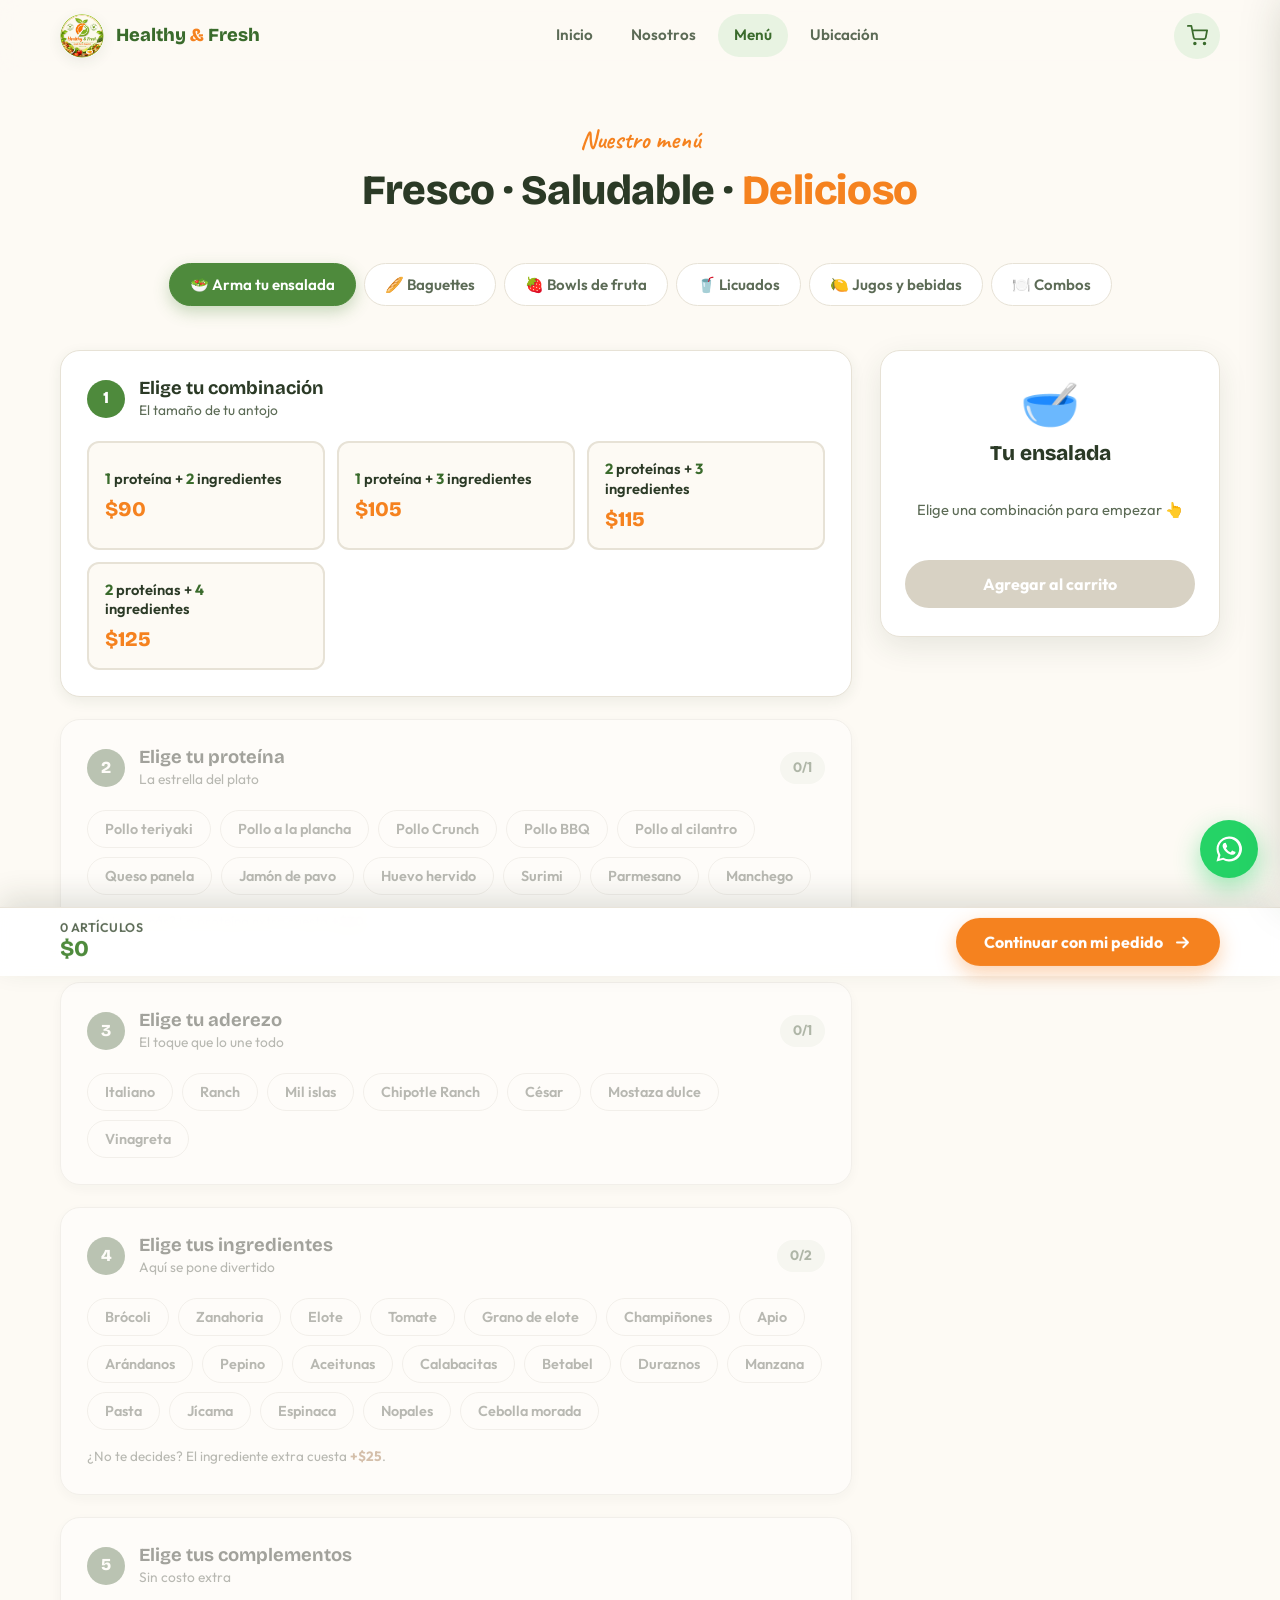
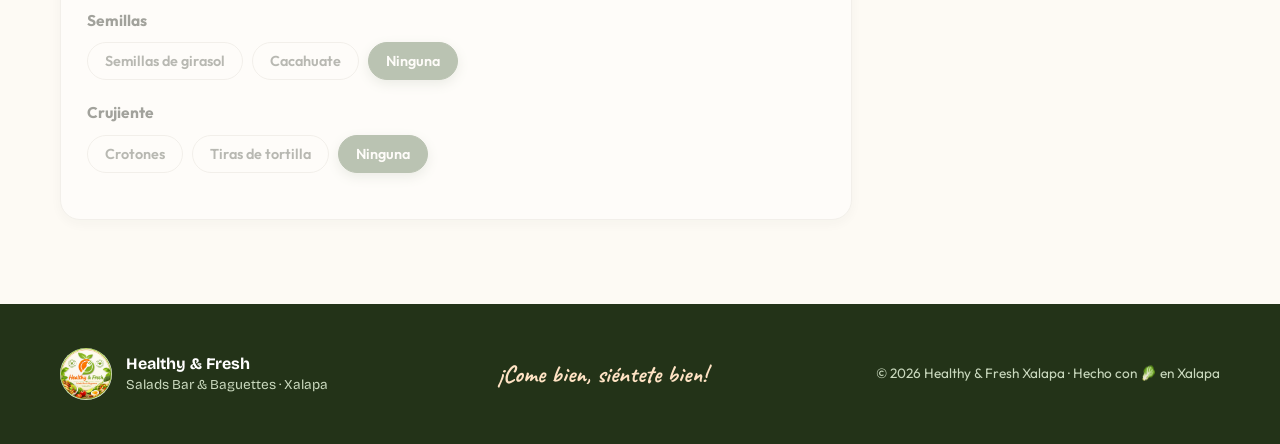
==== menu.html @ b3e51e3f "Separar menu de ls pagina html original" ====
<!DOCTYPE html>
<html lang="es">
<head>
<meta charset="UTF-8">
<meta name="viewport" content="width=device-width, initial-scale=1.0">
<title>Menú — Healthy &amp; Fresh | Salads Bar &amp; Baguettes Xalapa</title>
<meta name="description" content="Arma tu ensalada a tu manera, elige tu baguette, bowl de fruta o licuado proteico y pide todo por WhatsApp. Healthy & Fresh, centro de Xalapa.">
<meta property="og:title" content="Menú — Healthy & Fresh Xalapa">
<meta property="og:description" content="Arma tu ensalada, elige tu baguette y pide por WhatsApp.">
<meta property="og:image" content="assets/logo-redondo.jpg">
<link rel="icon" type="image/jpeg" href="assets/logo-redondo.jpg">
<link rel="preconnect" href="https://fonts.googleapis.com">
<link rel="preconnect" href="https://fonts.gstatic.com" crossorigin>
<link href="https://fonts.googleapis.com/css2?family=Bricolage+Grotesque:opsz,wght@12..96,400;12..96,600;12..96,700;12..96,800&family=Outfit:wght@400;500;600;700&family=Caveat:wght@600;700&display=swap" rel="stylesheet">
<link rel="stylesheet" href="css/styles.css">
<link rel="stylesheet" href="css/menu.css">
</head>
<body class="pagina-menu">

<!-- ============ HEADER ============ -->
<header class="header" id="header">
  <div class="wrap header-inner">
    <a href="index.html" class="brand">
      <img src="assets/logo-redondo.jpg" alt="Logo Healthy & Fresh" class="brand-logo">
      <span class="brand-text">Healthy <em>&amp;</em> Fresh</span>
    </a>
    <nav class="nav" id="nav">
      <a href="index.html" class="nav-link">Inicio</a>
      <a href="index.html#nosotros" class="nav-link">Nosotros</a>
      <a href="#menu" class="nav-link active">Menú</a>
      <a href="index.html#ubicacion" class="nav-link">Ubicación</a>
    </nav>
    <div class="header-actions">
      <button class="btn-cart" id="btnCart" aria-label="Abrir carrito">
        <svg viewBox="0 0 24 24" fill="none" stroke="currentColor" stroke-width="2" stroke-linecap="round" stroke-linejoin="round"><circle cx="9" cy="21" r="1"/><circle cx="20" cy="21" r="1"/><path d="M1 1h4l2.68 13.39a2 2 0 0 0 2 1.61h9.72a2 2 0 0 0 2-1.61L23 6H6"/></svg>
        <span class="cart-badge" id="cartBadge" hidden>0</span>
      </button>
      <button class="btn-burger" id="btnBurger" aria-label="Abrir menú">
        <span></span><span></span><span></span>
      </button>
    </div>
  </div>
</header>

<!-- ============ MENÚ ============ -->
<section class="section menu" id="menu">
  <div class="wrap">
    <div class="section-head reveal">
      <p class="script-accent">Nuestro menú</p>
      <h2 class="section-title">Fresco · Saludable · <span class="hero-title-accent">Delicioso</span></h2>
    </div>

    <div class="tabs reveal" role="tablist" id="menuTabs">
      <button class="tab active" role="tab" data-tab="ensaladas">🥗 Arma tu ensalada</button>
      <button class="tab" role="tab" data-tab="baguettes">🥖 Baguettes</button>
      <button class="tab" role="tab" data-tab="bowls">🍓 Bowls de fruta</button>
      <button class="tab" role="tab" data-tab="licuados">🥤 Licuados</button>
      <button class="tab" role="tab" data-tab="jugos">🍋 Jugos y bebidas</button>
      <button class="tab" role="tab" data-tab="combos">🍽️ Combos</button>
    </div>

    <!-- ——— TAB: CONSTRUCTOR DE ENSALADAS ——— -->
    <div class="tab-panel active" id="panel-ensaladas">
      <div class="builder">
        <div class="builder-steps">

          <div class="bstep" id="stepCombo">
            <div class="bstep-head">
              <span class="bstep-num">1</span>
              <div><h3>Elige tu combinación</h3><p>El tamaño de tu antojo</p></div>
            </div>
            <div class="combo-grid" id="comboGrid"></div>
            <div class="combo-banner" id="comboBanner" hidden>
              <div>
                <strong>🍽️ Combo: Ensalada mediana + Agua de sabor</strong>
                <p>Personaliza tu ensalada de 1 proteína + 3 ingredientes. El agua de sabor va incluida.</p>
              </div>
              <button class="bsum-reset" id="btnSalirCombo" type="button">Salir del combo</button>
            </div>
          </div>

          <div class="bstep bstep-locked" id="stepProteinas">
            <div class="bstep-head">
              <span class="bstep-num">2</span>
              <div><h3>Elige tu proteína</h3><p>La estrella del plato</p></div>
              <span class="bstep-counter" id="protCounter">0/1</span>
            </div>
            <div class="chip-grid" id="protGrid"></div>
            <p class="bstep-hint">¿Quieres más? La proteína extra cuesta <strong>+$30</strong>.</p>
          </div>

          <div class="bstep bstep-locked" id="stepAderezo">
            <div class="bstep-head">
              <span class="bstep-num">3</span>
              <div><h3>Elige tu aderezo</h3><p>El toque que lo une todo</p></div>
              <span class="bstep-counter" id="aderezoCounter">0/1</span>
            </div>
            <div class="chip-grid" id="aderezoGrid"></div>
          </div>

          <div class="bstep bstep-locked" id="stepIngredientes">
            <div class="bstep-head">
              <span class="bstep-num">4</span>
              <div><h3>Elige tus ingredientes</h3><p>Aquí se pone divertido</p></div>
              <span class="bstep-counter" id="ingCounter">0/2</span>
            </div>
            <div class="chip-grid" id="ingGrid"></div>
            <p class="bstep-hint">¿No te decides? El ingrediente extra cuesta <strong>+$25</strong>.</p>
          </div>

          <div class="bstep bstep-locked" id="stepComplementos">
            <div class="bstep-head">
              <span class="bstep-num">5</span>
              <div><h3>Elige tus complementos</h3><p>Sin costo extra</p></div>
            </div>
            <div class="mb-group">
              <div class="mb-group-title">Semillas</div>
              <div class="chip-grid" id="semillasGrid"></div>
            </div>
            <div class="mb-group">
              <div class="mb-group-title">Crujiente</div>
              <div class="chip-grid" id="crujienteGrid"></div>
            </div>
          </div>

        </div>

        <!-- Resumen sticky -->
        <aside class="builder-summary" id="builderSummary">
          <div class="bsum-bowl" id="bsumBowl">🥣</div>
          <h3 class="bsum-title">Tu ensalada</h3>
          <div class="bsum-body" id="bsumBody">
            <p class="bsum-empty">Elige una combinación para empezar 👆</p>
          </div>
          <div class="bsum-total-row" id="bsumTotalRow" hidden>
            <span>Total</span>
            <span class="bsum-total" id="bsumTotal">$0</span>
          </div>
          <button class="btn btn-primary bsum-add" id="btnAddSalad" disabled>Agregar al carrito</button>
          <button class="bsum-reset" id="btnResetSalad" hidden>Empezar de nuevo</button>
        </aside>
      </div>
    </div>

    <!-- ——— TABS DE PRODUCTOS (se llenan por JS) ——— -->
    <div class="tab-panel" id="panel-baguettes"></div>
    <div class="tab-panel" id="panel-bowls"></div>
    <div class="tab-panel" id="panel-licuados"></div>
    <div class="tab-panel" id="panel-jugos"></div>
    <div class="tab-panel" id="panel-combos"></div>
  </div>
</section>

<!-- ============ FOOTER ============ -->
<footer class="footer">
  <div class="wrap footer-inner">
    <div class="footer-brand">
      <img src="assets/logo-redondo.jpg" alt="Healthy & Fresh">
      <p>Healthy &amp; Fresh<br><span>Salads Bar &amp; Baguettes · Xalapa</span></p>
    </div>
    <p class="footer-tag script-accent script-claro">¡Come bien, siéntete bien!</p>
    <p class="footer-copy">© <span id="year"></span> Healthy &amp; Fresh Xalapa · Hecho con 🥬 en Xalapa</p>
  </div>
</footer>

<!-- ============ CARRITO (drawer) ============ -->
<div class="cart-overlay" id="cartOverlay"></div>
<aside class="cart-drawer" id="cartDrawer" aria-label="Carrito de compra">
  <div class="cart-head">
    <h3>Tu pedido</h3>
    <button class="cart-close" id="cartClose" aria-label="Cerrar carrito">✕</button>
  </div>

  <div class="cart-view" id="cartViewItems">
    <div class="cart-items" id="cartItems"></div>
    <div class="cart-foot" id="cartFoot" hidden>
      <div class="cart-total-row"><span>Total</span><span id="cartTotal">$0</span></div>
      <button class="btn btn-primary cart-checkout" id="btnCheckout">Continuar pedido</button>
    </div>
    <div class="cart-empty" id="cartEmpty">
      <span>🛒</span>
      <p>Tu carrito está vacío.<br>El menú te está esperando…</p>
      <button class="btn btn-ghost" id="btnGoMenu">Ver menú</button>
    </div>
  </div>

  <div class="cart-view" id="cartViewCheckout" hidden>
    <form class="checkout-form" id="checkoutForm" novalidate>
      <label>Tu nombre
        <input type="text" name="nombre" id="fNombre" placeholder="¿Cómo te llamas?" autocomplete="name" required>
      </label>
      <label>Tu teléfono
        <input type="tel" name="telefono" id="fTelefono" placeholder="10 dígitos" autocomplete="tel" inputmode="numeric" required>
      </label>
      <fieldset class="entrega-field">
        <legend>¿Cómo lo quieres?</legend>
        <div class="entrega-opts">
          <label class="entrega-opt"><input type="radio" name="entrega" value="tienda" checked><span>🏪 Recoger en tienda</span></label>
          <label class="entrega-opt"><input type="radio" name="entrega" value="domicilio"><span>🛵 A domicilio</span></label>
        </div>
      </fieldset>
      <label id="direccionField" hidden>Dirección de entrega
        <input type="text" name="direccion" id="fDireccion" placeholder="Calle, número, colonia y referencias">
      </label>
      <label>Notas (opcional)
        <textarea name="notas" id="fNotas" rows="2" placeholder="Sin cebolla, aderezo aparte…"></textarea>
      </label>
      <div class="cart-total-row"><span>Total</span><span id="checkoutTotal">$0</span></div>
      <button type="submit" class="btn btn-wsp" id="btnSendWsp">
        <svg viewBox="0 0 24 24" fill="currentColor"><path d="M12 2a10 10 0 0 0-8.7 14.9L2 22l5.3-1.4A10 10 0 1 0 12 2zm0 18.2a8.2 8.2 0 0 1-4.2-1.1l-.3-.2-3.1.8.8-3-.2-.3A8.2 8.2 0 1 1 12 20.2zm4.6-6.1c-.3-.1-1.5-.7-1.7-.8-.2-.1-.4-.1-.6.1-.2.3-.6.8-.8 1-.1.2-.3.2-.5.1a6.7 6.7 0 0 1-3.3-2.9c-.3-.4 0-.5.2-.7l.4-.5c.1-.2.1-.3.2-.5 0-.2 0-.4-.1-.5l-.8-1.9c-.2-.5-.4-.4-.6-.4h-.5c-.2 0-.5.1-.7.3a2.8 2.8 0 0 0-.9 2.1c0 1.2.9 2.4 1 2.6.1.2 1.8 2.7 4.3 3.8.6.3 1.1.4 1.5.6.6.2 1.2.2 1.6.1.5-.1 1.5-.6 1.7-1.2.2-.6.2-1.1.1-1.2 0-.1-.2-.2-.5-.3z"/></svg>
        Enviar pedido por WhatsApp
      </button>
      <button type="button" class="bsum-reset" id="btnBackCart">← Volver al carrito</button>
      <details class="transfer-details">
        <summary>💳 ¿Prefieres pagar por transferencia?</summary>
        <img src="assets/tarjeta-transferencias.jpg" alt="Datos para transferencia bancaria" loading="lazy">
      </details>
    </form>
  </div>
</aside>

<!-- ============ WHATSAPP FAB ============ -->
<a href="https://wa.me/522282787878" target="_blank" rel="noopener" class="wsp-fab" aria-label="Escríbenos por WhatsApp">
  <svg viewBox="0 0 24 24" fill="currentColor"><path d="M12 2a10 10 0 0 0-8.7 14.9L2 22l5.3-1.4A10 10 0 1 0 12 2zm0 18.2a8.2 8.2 0 0 1-4.2-1.1l-.3-.2-3.1.8.8-3-.2-.3A8.2 8.2 0 1 1 12 20.2zm4.6-6.1c-.3-.1-1.5-.7-1.7-.8-.2-.1-.4-.1-.6.1-.2.3-.6.8-.8 1-.1.2-.3.2-.5.1a6.7 6.7 0 0 1-3.3-2.9c-.3-.4 0-.5.2-.7l.4-.5c.1-.2.1-.3.2-.5 0-.2 0-.4-.1-.5l-.8-1.9c-.2-.5-.4-.4-.6-.4h-.5c-.2 0-.5.1-.7.3a2.8 2.8 0 0 0-.9 2.1c0 1.2.9 2.4 1 2.6.1.2 1.8 2.7 4.3 3.8.6.3 1.1.4 1.5.6.6.2 1.2.2 1.6.1.5-.1 1.5-.6 1.7-1.2.2-.6.2-1.1.1-1.2 0-.1-.2-.2-.5-.3z"/></svg>
</a>

<!-- ============ BARRA DE PEDIDO (visible con productos en el carrito) ============ -->
<div class="cart-bar" id="cartBar">
  <div class="wrap cart-bar-inner">
    <div class="cart-bar-info">
      <span class="cart-bar-count" id="cartBarCount">0 artículos</span>
      <span class="cart-bar-total" id="cartBarTotal">$0</span>
    </div>
    <button class="btn btn-primary cart-bar-btn" id="cartBarBtn" type="button">Continuar con mi pedido
      <svg viewBox="0 0 24 24" fill="none" stroke="currentColor" stroke-width="2.4" stroke-linecap="round" stroke-linejoin="round"><path d="M5 12h14M13 6l6 6-6 6"/></svg>
    </button>
  </div>
</div>

<!-- ============ LIGHTBOX MENÚ ============ -->
<div class="lightbox" id="lightbox">
  <button class="lightbox-close" id="lightboxClose" aria-label="Cerrar">✕</button>
  <img src="" alt="Menú" id="lightboxImg">
</div>

<script src="js/app.js"></script>
<script src="js/menu.js"></script>
</body>
</html>
---- css/styles.css ----
/* ============================================================
   HEALTHY & FRESH — Salads Bar & Baguettes Xalapa
   styles.css
   ============================================================ */

/* ---------- Variables ---------- */
:root{
  --verde:        #4e8a3c;
  --verde-osc:    #3a6b2c;
  --verde-claro:  #e8f3e2;
  --verde-suave:  #f2f8ee;
  --naranja:      #f5821f;
  --naranja-osc:  #d96c0e;
  --naranja-claro:#fdeedd;
  --crema:        #fdfaf4;
  --blanco:       #ffffff;
  --tinta:        #2b3a26;
  --tinta-suave:  #5c6b56;
  --linea:        #e7e2d6;
  --sombra:       0 10px 30px rgba(43,58,38,.10);
  --sombra-chica: 0 4px 14px rgba(43,58,38,.08);
  --radio:        20px;
  --radio-chico:  12px;
  --f-display:    "Bricolage Grotesque", sans-serif;
  --f-body:       "Outfit", sans-serif;
  --f-script:     "Caveat", cursive;
  --header-h:     72px;
}

/* ---------- Reset ---------- */
*,*::before,*::after{ box-sizing:border-box; margin:0; padding:0; }
html{ scroll-behavior:smooth; scroll-padding-top:calc(var(--header-h) + 12px); }
body{
  font-family:var(--f-body);
  color:var(--tinta);
  background:var(--crema);
  line-height:1.6;
  overflow-x:hidden;
}
img{ max-width:100%; display:block; }
[hidden]{ display:none !important; }
a{ color:inherit; text-decoration:none; }
button{ font-family:inherit; cursor:pointer; border:none; background:none; color:inherit; }
input,textarea,select{ font-family:inherit; font-size:1rem; }

/* ---------- Utilidades ---------- */
.wrap{ width:min(1160px, 92%); margin-inline:auto; }

.section{ padding:84px 0; }

.section-head{ text-align:center; max-width:720px; margin:0 auto 48px; }

.section-title{
  font-family:var(--f-display);
  font-weight:800;
  font-size:clamp(1.7rem, 3.4vw, 2.6rem);
  line-height:1.15;
  letter-spacing:-.01em;
}

.script-accent{
  font-family:var(--f-script);
  font-size:clamp(1.3rem, 2.2vw, 1.6rem);
  color:var(--naranja);
  font-weight:700;
  margin-bottom:6px;
}
.script-claro{ color:#ffe3c4; }

.tachado{ position:relative; white-space:nowrap; }
.tachado::after{
  content:"";
  position:absolute; left:-2%; right:-2%; top:52%;
  height:3px; border-radius:3px;
  background:var(--naranja);
  transform:rotate(-2deg);
}

.subrayado{ position:relative; white-space:nowrap; }
.subrayado::after{
  content:"";
  position:absolute; left:0; right:0; bottom:-2px;
  height:.34em;
  background:var(--verde-claro);
  z-index:-1;
  border-radius:4px;
}

/* Botones */
.btn{
  display:inline-flex; align-items:center; gap:10px;
  padding:14px 28px;
  border-radius:999px;
  font-weight:700; font-size:1rem;
  transition:transform .2s ease, box-shadow .2s ease, background .2s ease;
  will-change:transform;
}
.btn svg{ width:19px; height:19px; }
.btn:active{ transform:scale(.97); }

.btn-primary{
  background:var(--naranja);
  color:#fff;
  box-shadow:0 8px 20px rgba(245,130,31,.35);
}
.btn-primary:hover{ background:var(--naranja-osc); transform:translateY(-2px); box-shadow:0 12px 26px rgba(245,130,31,.42); }
.btn-primary:disabled{ background:#d8d2c4; color:#fff; box-shadow:none; cursor:not-allowed; transform:none; }

.btn-ghost{
  background:transparent;
  color:var(--verde-osc);
  border:2px solid var(--verde);
}
.btn-ghost:hover{ background:var(--verde-claro); transform:translateY(-2px); }

.btn-blanco{
  background:#fff; color:var(--verde-osc);
  box-shadow:0 10px 26px rgba(0,0,0,.18);
}
.btn-blanco:hover{ transform:translateY(-2px); }

.btn-wsp{
  width:100%; justify-content:center;
  background:#25d366; color:#fff;
  border-radius:14px;
  padding:15px 20px;
  box-shadow:0 8px 20px rgba(37,211,102,.3);
}
.btn-wsp:hover{ background:#1eb958; transform:translateY(-2px); }
.btn-wsp svg{ width:22px; height:22px; }

/* Animación reveal al hacer scroll */
.reveal{
  opacity:0;
  transform:translateY(26px);
  transition:opacity .7s ease var(--d, 0s), transform .7s ease var(--d, 0s);
}
.reveal.izq{ transform:translateX(-30px); }
.reveal.der{ transform:translateX(30px); }
.reveal.visible{ opacity:1; transform:none; }

@media (prefers-reduced-motion: reduce){
  .reveal{ opacity:1; transform:none; transition:none; }
  html{ scroll-behavior:auto; }
}

/* ============================================================
   HEADER
   ============================================================ */
.header{
  position:fixed; inset:0 0 auto 0;
  z-index:60;
  height:var(--header-h);
  background:rgba(253,250,244,.85);
  backdrop-filter:blur(12px);
  -webkit-backdrop-filter:blur(12px);
  border-bottom:1px solid transparent;
  transition:border-color .3s ease, box-shadow .3s ease;
}
.header.scrolled{
  border-bottom-color:var(--linea);
  box-shadow:0 4px 20px rgba(43,58,38,.06);
}
.header-inner{
  height:100%;
  display:flex; align-items:center; justify-content:space-between; gap:20px;
}
.brand{ display:flex; align-items:center; gap:12px; }
.brand-logo{
  width:44px; height:44px;
  border-radius:50%;
  object-fit:cover;
  box-shadow:var(--sombra-chica);
}
.brand-text{
  font-family:var(--f-display);
  font-weight:800; font-size:1.15rem;
  color:var(--verde-osc);
}
.brand-text em{ font-style:normal; color:var(--naranja); }

.nav{ display:flex; gap:6px; }
.nav-link{
  padding:9px 16px;
  border-radius:999px;
  font-weight:600; font-size:.95rem;
  color:var(--tinta-suave);
  transition:color .2s, background .2s;
}
.nav-link:hover, .nav-link.active{ color:var(--verde-osc); background:var(--verde-claro); }

.header-actions{ display:flex; align-items:center; gap:8px; }

.btn-cart{
  position:relative;
  width:46px; height:46px;
  display:grid; place-items:center;
  border-radius:50%;
  background:var(--verde-claro);
  color:var(--verde-osc);
  transition:background .2s, transform .2s;
}
.btn-cart:hover{ background:#dcecd2; transform:translateY(-1px); }
.btn-cart svg{ width:21px; height:21px; }
.cart-badge{
  position:absolute; top:-4px; right:-4px;
  min-width:21px; height:21px;
  padding:0 5px;
  display:grid; place-items:center;
  border-radius:999px;
  background:var(--naranja); color:#fff;
  font-size:.74rem; font-weight:700;
  box-shadow:0 2px 8px rgba(245,130,31,.5);
}
.cart-badge.bump{ animation:bump .45s cubic-bezier(.34,1.56,.64,1); }
@keyframes bump{
  0%{ transform:scale(1); }
  40%{ transform:scale(1.45); }
  100%{ transform:scale(1); }
}

.btn-burger{
  display:none;
  width:46px; height:46px;
  border-radius:50%;
  background:var(--verde-claro);
  flex-direction:column; align-items:center; justify-content:center; gap:5px;
}
.btn-burger span{
  width:20px; height:2.4px; border-radius:2px;
  background:var(--verde-osc);
  transition:transform .3s ease, opacity .3s ease;
}
.btn-burger.open span:nth-child(1){ transform:translateY(7.4px) rotate(45deg); }
.btn-burger.open span:nth-child(2){ opacity:0; }
.btn-burger.open span:nth-child(3){ transform:translateY(-7.4px) rotate(-45deg); }

/* ============================================================
   HERO
   ============================================================ */
.hero{
  position:relative;
  padding:calc(var(--header-h) + 56px) 0 70px;
  overflow:hidden;
}
.hero-blob{
  position:absolute;
  border-radius:50%;
  filter:blur(70px);
  opacity:.5;
  pointer-events:none;
}
.hero-blob-1{
  width:520px; height:520px;
  background:#d9ecc9;
  top:-140px; right:-120px;
}
.hero-blob-2{
  width:420px; height:420px;
  background:#fde3c8;
  bottom:-180px; left:-140px;
}
.hero-inner{
  position:relative;
  display:grid;
  grid-template-columns:1.05fr .95fr;
  align-items:center;
  gap:48px;
}
.hero-kicker{ font-size:clamp(1.35rem, 2.4vw, 1.7rem); }
.hero-title{
  font-family:var(--f-display);
  font-weight:800;
  font-size:clamp(2.6rem, 6vw, 4.4rem);
  line-height:1.02;
  letter-spacing:-.02em;
  margin:8px 0 20px;
}
.hero-title-accent{ color:var(--naranja); }
.hero-sub{
  font-size:clamp(1rem, 1.6vw, 1.15rem);
  color:var(--tinta-suave);
  max-width:480px;
  margin-bottom:30px;
}
.hero-ctas{ display:flex; flex-wrap:wrap; gap:14px; margin-bottom:34px; }

.hero-badges{
  list-style:none;
  display:flex; flex-wrap:wrap; gap:10px 24px;
  font-size:.93rem; font-weight:600; color:var(--tinta-suave);
}
.hero-badges li{ display:flex; align-items:center; gap:8px; }
.dot{ width:9px; height:9px; border-radius:50%; }
.dot-verde{ background:var(--verde); }
.dot-naranja{ background:var(--naranja); }

/* Visual del hero */
.hero-visual{
  position:relative;
  min-height:420px;
  display:grid; place-items:center;
}
.hero-card{
  position:absolute;
  border-radius:28px;
  overflow:hidden;
  box-shadow:var(--sombra);
  background:#fff;
  border:6px solid #fff;
}
.hero-card img{ width:100%; height:100%; object-fit:cover; }
.hero-card-main{
  width:min(330px, 74%);
  aspect-ratio:1;
  z-index:2;
  transform:rotate(3deg);
  animation:flotar 6s ease-in-out infinite;
}
.hero-card-back{
  width:min(240px, 56%);
  aspect-ratio:3/4;
  z-index:1;
  transform:rotate(-8deg) translate(-58%, -6%);
  left:50%; top:12%;
  opacity:.95;
  animation:flotar 7s ease-in-out infinite reverse;
}
@keyframes flotar{
  0%,100%{ translate:0 0; }
  50%{ translate:0 -14px; }
}
.float-emoji{
  position:absolute;
  font-size:2rem;
  z-index:3;
  filter:drop-shadow(0 6px 10px rgba(43,58,38,.18));
  animation:flotar 5s ease-in-out infinite;
}
.fe-1{ top:6%; left:8%; animation-delay:.4s; }
.fe-2{ bottom:10%; left:2%; animation-delay:1.2s; }
.fe-3{ top:14%; right:4%; animation-delay:.8s; }
.fe-4{ bottom:4%; right:12%; animation-delay:1.6s; }

/* ============================================================
   TICKER
   ============================================================ */
.ticker{
  background:var(--verde);
  color:#f3faee;
  overflow:hidden;
  padding:13px 0;
  transform:rotate(-1deg) scale(1.02);
}
.ticker-track{
  display:flex; gap:48px;
  width:max-content;
  white-space:nowrap;
  font-weight:600; font-size:.98rem;
  animation:ticker 28s linear infinite;
}
.ticker-track span{ display:inline-flex; align-items:center; gap:10px; }
@keyframes ticker{
  from{ transform:translateX(0); }
  to{ transform:translateX(-50%); }
}

/* ============================================================
   NOSOTROS
   ============================================================ */
.nosotros-inner{
  display:grid;
  grid-template-columns:.9fr 1.1fr;
  gap:56px;
  align-items:center;
}
.nosotros-visual{ position:relative; }
.nosotros-img-frame{
  border-radius:var(--radio);
  overflow:hidden;
  box-shadow:var(--sombra);
  transform:rotate(-2deg);
  border:8px solid #fff;
}
.nosotros-img-frame img{ width:100%; aspect-ratio:4/5; object-fit:cover; object-position:top; }
.nosotros-stamp{
  position:absolute;
  right:-14px; bottom:-20px;
  width:128px; height:128px;
  border-radius:50%;
  background:var(--naranja);
  color:#fff;
  display:flex; flex-direction:column;
  align-items:center; justify-content:center;
  text-align:center;
  box-shadow:0 12px 26px rgba(245,130,31,.4);
  transform:rotate(6deg);
  border:4px dashed rgba(255,255,255,.55);
}
.stamp-num{
  font-family:var(--f-display);
  font-weight:800; font-size:2rem; line-height:1;
}
.stamp-label{ font-size:.76rem; font-weight:600; max-width:90px; line-height:1.25; }

.nosotros-copy .section-title{ margin-bottom:18px; }
.nosotros-historia{
  color:var(--tinta-suave);
  font-size:1.05rem;
  margin-bottom:34px;
}
.stats{
  display:flex; flex-wrap:wrap; gap:14px;
}
.stat{
  flex:1; min-width:130px;
  background:#fff;
  border:1px solid var(--linea);
  border-radius:var(--radio-chico);
  padding:18px 16px;
  text-align:center;
  box-shadow:var(--sombra-chica);
}
.stat-num, .stat-suffix{
  font-family:var(--f-display);
  font-weight:800; font-size:2rem;
  color:var(--verde);
}
.stat-label{ display:block; font-size:.85rem; color:var(--tinta-suave); font-weight:500; }

/* ============================================================
   POR QUÉ ELEGIRNOS
   ============================================================ */
.porque{ background:var(--verde-suave); }
.porque-grid{
  display:grid;
  grid-template-columns:repeat(4, 1fr);
  gap:20px;
}
.porque-card{
  background:#fff;
  border-radius:var(--radio);
  padding:30px 24px;
  box-shadow:var(--sombra-chica);
  border:1px solid var(--linea);
  transition:transform .25s ease, box-shadow .25s ease;
}
.porque-card:hover{ transform:translateY(-6px); box-shadow:var(--sombra); }
.porque-icon{
  width:58px; height:58px;
  display:grid; place-items:center;
  border-radius:18px;
  font-size:1.7rem;
  margin-bottom:18px;
}
.pi-verde{ background:var(--verde-claro); }
.pi-naranja{ background:var(--naranja-claro); }
.porque-card h3{
  font-family:var(--f-display);
  font-size:1.12rem; font-weight:700;
  margin-bottom:8px;
}
.porque-card p{ font-size:.93rem; color:var(--tinta-suave); }

/* ============================================================
   MENÚ — enlace a la página del menú (menu.html)
   ============================================================ */
.menu-cta .section-head{ margin-bottom:0; }
.menu-cta-sub{
  color:var(--tinta-suave);
  max-width:520px;
  margin:14px auto 28px;
}

/* Animación de entrada compartida (tabs del menú y items del carrito) */
@keyframes panelIn{
  from{ opacity:0; transform:translateY(14px); }
  to{ opacity:1; transform:none; }
}

/* ============================================================
   UBICACIÓN
   ============================================================ */
.ubicacion{ background:var(--verde-suave); }
.ubi-grid{
  display:grid;
  grid-template-columns:1.1fr .9fr;
  gap:28px;
  align-items:stretch;
}
.ubi-map{
  border-radius:var(--radio);
  overflow:hidden;
  box-shadow:var(--sombra);
  border:8px solid #fff;
  min-height:420px;
}
.ubi-map{ position:relative; }
.ubi-map iframe{
  position:absolute; inset:0;
  width:100%; height:100%;
  border:0;
  display:block;
}
/* Respaldo visible detrás del iframe: si el mapa no carga, se ve esto */
.ubi-map-fallback{
  position:absolute; inset:0;
  display:flex; flex-direction:column;
  align-items:center; justify-content:center;
  gap:6px;
  text-align:center;
  padding:20px;
  background:var(--verde-claro);
}
.ubi-map-fallback span{ font-size:2.2rem; }
.ubi-map-fallback strong{ font-size:1rem; color:var(--verde-osc); }
.ubi-map-fallback em{ font-style:normal; font-size:.85rem; color:var(--tinta-suave); }
.ubi-info{ display:flex; flex-direction:column; gap:16px; }
.ubi-card{
  display:flex; gap:16px;
  background:#fff;
  border:1px solid var(--linea);
  border-radius:var(--radio);
  padding:22px;
  box-shadow:var(--sombra-chica);
  flex:1;
}
.ubi-icon{ font-size:1.6rem; line-height:1.2; }
.ubi-card h3{
  font-family:var(--f-display);
  font-size:1.05rem; font-weight:700;
  margin-bottom:5px;
}
.ubi-card p{ font-size:.94rem; color:var(--tinta-suave); }
.ubi-link{
  display:inline-block;
  margin-top:6px;
  font-weight:700; font-size:.9rem;
  color:var(--verde-osc);
  transition:color .2s;
}
.ubi-link:hover{ color:var(--naranja-osc); }
.ubi-open-badge{
  display:inline-block;
  margin-top:8px;
  padding:4px 13px;
  border-radius:999px;
  font-size:.82rem; font-weight:700;
}
.ubi-open-badge.abierto{ background:var(--verde-claro); color:var(--verde-osc); }
.ubi-open-badge.cerrado{ background:#fbe4e0; color:#b6392a; }
.ubi-socials{
  display:flex; gap:16px;
  margin-top:12px;
}
.ubi-socials a{
  display:inline-flex; align-items:center; gap:7px;
  font-weight:600; font-size:.9rem;
  color:var(--tinta-suave);
  transition:color .2s, transform .2s;
}
.ubi-socials a:hover{ color:var(--verde-osc); transform:translateY(-1px); }
.ubi-socials svg{ width:19px; height:19px; }

/* ============================================================
   CTA FINAL
   ============================================================ */
.cta-final{
  background:linear-gradient(135deg, var(--verde) 0%, var(--verde-osc) 100%);
  color:#fff;
  padding:88px 0;
  position:relative;
  overflow:hidden;
}
.cta-final::before, .cta-final::after{
  content:"🥬";
  position:absolute;
  font-size:7rem;
  opacity:.12;
  pointer-events:none;
}
.cta-final::before{ top:-24px; left:4%; transform:rotate(-18deg); }
.cta-final::after{ content:"🍊"; bottom:-30px; right:5%; transform:rotate(14deg); }
.cta-final-inner{ text-align:center; }
.cta-final h2{
  font-family:var(--f-display);
  font-weight:800;
  font-size:clamp(1.6rem, 3.4vw, 2.4rem);
  line-height:1.2;
  margin:6px 0 30px;
}

/* ============================================================
   FOOTER
   ============================================================ */
.footer{
  background:#233318;
  color:#c9d8bd;
  padding:44px 0;
}
.footer-inner{
  display:flex; align-items:center; justify-content:space-between;
  gap:24px;
  flex-wrap:wrap;
}
.footer-brand{ display:flex; align-items:center; gap:14px; }
.footer-brand img{
  width:52px; height:52px;
  border-radius:50%;
  object-fit:cover;
}
.footer-brand p{
  font-family:var(--f-display);
  font-weight:700;
  line-height:1.3;
  color:#fff;
}
.footer-brand span{ font-weight:400; font-size:.85rem; color:#c9d8bd; }
.footer-tag{ font-size:1.5rem; margin:0; }
.footer-copy{ font-size:.85rem; }

/* ============================================================
   CARRITO (drawer)
   ============================================================ */
.cart-overlay{
  position:fixed; inset:0;
  z-index:70;
  background:rgba(35,51,24,.45);
  backdrop-filter:blur(3px);
  opacity:0;
  pointer-events:none;
  transition:opacity .3s ease;
}
.cart-overlay.open{ opacity:1; pointer-events:auto; }

.cart-drawer{
  position:fixed; top:0; right:0; bottom:0;
  z-index:80;
  width:min(420px, 100%);
  background:var(--crema);
  box-shadow:-14px 0 44px rgba(35,51,24,.22);
  transform:translateX(105%);
  transition:transform .38s cubic-bezier(.32,.72,.29,.99);
  display:flex; flex-direction:column;
}
.cart-drawer.open{ transform:translateX(0); }

.cart-head{
  display:flex; align-items:center; justify-content:space-between;
  padding:22px 24px;
  border-bottom:1px solid var(--linea);
  background:#fff;
}
.cart-head h3{
  font-family:var(--f-display);
  font-weight:800; font-size:1.3rem;
}
.cart-close{
  width:38px; height:38px;
  display:grid; place-items:center;
  border-radius:50%;
  background:var(--verde-claro);
  color:var(--verde-osc);
  font-size:1rem;
  transition:background .2s, transform .2s;
}
.cart-close:hover{ background:#dcecd2; transform:rotate(90deg); }

.cart-view{
  flex:1;
  display:flex; flex-direction:column;
  overflow:hidden;
}
.cart-view[hidden]{ display:none; }

.cart-items{
  flex:1;
  overflow-y:auto;
  padding:18px 24px;
  display:flex; flex-direction:column; gap:14px;
}
.cart-item{
  background:#fff;
  border:1px solid var(--linea);
  border-radius:var(--radio-chico);
  padding:16px;
  box-shadow:var(--sombra-chica);
  animation:panelIn .3s ease;
}
.cart-item-top{
  display:flex; justify-content:space-between; gap:12px;
  margin-bottom:6px;
}
.cart-item-name{
  font-weight:700; font-size:.97rem;
  line-height:1.3;
}
.cart-item-price{
  font-family:var(--f-display);
  font-weight:800;
  color:var(--verde);
  white-space:nowrap;
}
.cart-item-details{
  font-size:.82rem;
  color:var(--tinta-suave);
  margin-bottom:10px;
}
.cart-item-details div{ padding:1px 0; }
.cart-item-foot{
  display:flex; align-items:center; justify-content:space-between;
}
.qty-ctrl{
  display:inline-flex; align-items:center; gap:2px;
  background:var(--verde-claro);
  border-radius:999px;
  padding:3px;
}
.qty-btn{
  width:29px; height:29px;
  display:grid; place-items:center;
  border-radius:50%;
  font-weight:800; font-size:1rem;
  color:var(--verde-osc);
  transition:background .15s;
}
.qty-btn:hover{ background:#fff; }
.qty-num{
  min-width:28px;
  text-align:center;
  font-weight:700; font-size:.95rem;
}
.cart-item-remove{
  font-size:.82rem; font-weight:600;
  color:#b6392a;
  text-decoration:underline;
  opacity:.8;
  transition:opacity .2s;
}
.cart-item-remove:hover{ opacity:1; }

.cart-foot{
  padding:18px 24px 24px;
  border-top:1px solid var(--linea);
  background:#fff;
}
.cart-total-row{
  display:flex; justify-content:space-between; align-items:center;
  font-weight:700; font-size:1.05rem;
  margin-bottom:14px;
}
.cart-total-row span:last-child{
  font-family:var(--f-display);
  font-weight:800; font-size:1.5rem;
  color:var(--verde);
}
.cart-checkout{ width:100%; justify-content:center; }

.cart-empty{
  flex:1;
  display:flex; flex-direction:column;
  align-items:center; justify-content:center;
  gap:14px;
  text-align:center;
  color:var(--tinta-suave);
  padding:30px;
}
.cart-empty span{ font-size:3rem; }
.cart-empty[hidden]{ display:none; }

/* Checkout */
.checkout-form{
  flex:1;
  overflow-y:auto;
  padding:22px 24px;
  display:flex; flex-direction:column; gap:16px;
}
.checkout-form label{
  display:flex; flex-direction:column; gap:6px;
  font-weight:700; font-size:.9rem;
}
.checkout-form input,
.checkout-form textarea{
  padding:12px 15px;
  border-radius:var(--radio-chico);
  border:1.5px solid var(--linea);
  background:#fff;
  font-size:.97rem;
  transition:border-color .2s, box-shadow .2s;
  resize:vertical;
}
.checkout-form input:focus,
.checkout-form textarea:focus{
  outline:none;
  border-color:var(--verde);
  box-shadow:0 0 0 3px rgba(78,138,60,.15);
}
.checkout-form input.error{ border-color:#d24a37; box-shadow:0 0 0 3px rgba(210,74,55,.14); }

.entrega-field{
  border:none;
  display:flex; flex-direction:column; gap:8px;
}
.entrega-field legend{
  font-weight:700; font-size:.9rem;
  margin-bottom:8px;
}
.entrega-opts{ display:flex; gap:10px; }
.entrega-opt{
  flex:1;
  position:relative;
}
.entrega-opt input{ position:absolute; opacity:0; inset:0; cursor:pointer; }
.entrega-opt span{
  display:flex; align-items:center; justify-content:center; gap:6px;
  padding:12px 8px;
  border-radius:var(--radio-chico);
  border:1.5px solid var(--linea);
  background:#fff;
  font-weight:600; font-size:.9rem;
  transition:all .2s ease;
}
.entrega-opt input:checked + span{
  border-color:var(--verde);
  background:var(--verde-claro);
  color:var(--verde-osc);
  box-shadow:0 4px 12px rgba(78,138,60,.16);
}

.transfer-details{
  margin-top:4px;
  border:1px solid var(--linea);
  border-radius:var(--radio-chico);
  background:#fff;
  overflow:hidden;
}
.transfer-details summary{
  padding:13px 16px;
  font-weight:600; font-size:.9rem;
  cursor:pointer;
  color:var(--tinta-suave);
  list-style:none;
}
.transfer-details summary::-webkit-details-marker{ display:none; }
.transfer-details summary:hover{ color:var(--verde-osc); }
.transfer-details img{ padding:0 12px 12px; border-radius:18px; }

/* ============================================================
   WHATSAPP FAB
   ============================================================ */
.wsp-fab{
  position:fixed;
  right:22px; bottom:22px;
  z-index:50;
  width:58px; height:58px;
  display:grid; place-items:center;
  border-radius:50%;
  background:#25d366;
  color:#fff;
  box-shadow:0 10px 26px rgba(37,211,102,.45);
  transition:transform .25s ease, box-shadow .25s ease;
  animation:fabPulse 2.6s ease-in-out infinite;
}
.wsp-fab:hover{ transform:scale(1.1); box-shadow:0 14px 32px rgba(37,211,102,.55); animation:none; }
.wsp-fab svg{ width:30px; height:30px; }
@keyframes fabPulse{
  0%,100%{ box-shadow:0 10px 26px rgba(37,211,102,.45), 0 0 0 0 rgba(37,211,102,.35); }
  50%{ box-shadow:0 10px 26px rgba(37,211,102,.45), 0 0 0 14px rgba(37,211,102,0); }
}

/* ============================================================
   TOAST
   ============================================================ */
.toast{
  position:fixed;
  left:50%; bottom:26px;
  z-index:90;
  transform:translate(-50%, 140%);
  background:var(--tinta);
  color:#fff;
  padding:13px 24px;
  border-radius:999px;
  font-weight:600; font-size:.94rem;
  box-shadow:0 12px 30px rgba(35,51,24,.3);
  transition:transform .4s cubic-bezier(.34,1.4,.64,1);
  max-width:92%;
  text-align:center;
}
.toast.show{ transform:translate(-50%, 0); }

/* ============================================================
   RESPONSIVE
   ============================================================ */
@media (max-width: 1024px){
  .porque-grid{ grid-template-columns:repeat(2, 1fr); }
}

@media (max-width: 860px){
  .section{ padding:64px 0; }

  /* Nav → panel móvil */
  .btn-burger{ display:flex; }
  .nav{
    position:fixed;
    top:var(--header-h); left:0; right:0;
    z-index:59;
    flex-direction:column;
    background:var(--crema);
    padding:14px 4%;
    gap:4px;
    border-bottom:1px solid var(--linea);
    box-shadow:0 18px 30px rgba(43,58,38,.12);
    transform:translateY(-130%);
    transition:transform .35s ease;
  }
  .nav.open{ transform:translateY(0); }
  .nav-link{ padding:13px 16px; font-size:1.02rem; }

  .hero{ padding-top:calc(var(--header-h) + 34px); }
  .hero-inner{ grid-template-columns:1fr; gap:40px; }
  .hero-visual{ min-height:340px; order:2; }
  .hero-card-main{ width:min(280px, 68%); }
  .hero-card-back{ width:min(200px, 50%); }

  .nosotros-inner{ grid-template-columns:1fr; gap:52px; }
  .nosotros-visual{ max-width:420px; margin-inline:auto; }

  .ubi-grid{ grid-template-columns:1fr; }
  .ubi-map{ min-height:300px; }

  .footer-inner{ flex-direction:column; text-align:center; }
}

@media (max-width: 560px){
  .porque-grid{ grid-template-columns:1fr; }
  .hero-ctas .btn{ width:100%; justify-content:center; }
  .stats{ gap:10px; }
  .stat{ min-width:calc(50% - 5px); }
  .wsp-fab{ right:16px; bottom:16px; width:52px; height:52px; }
  .entrega-opts{ flex-direction:column; }
}
---- css/menu.css ----
/* ============================================================
   HEALTHY & FRESH — Salads Bar & Baguettes Xalapa
   menu.css — estilos exclusivos de la página del menú
   (movidos desde styles.css sin cambios de diseño)
   ============================================================ */

/* La sección del menú es la primera de la página: deja aire
   bajo el header fijo */
.pagina-menu .menu{ padding-top:calc(var(--header-h) + 48px); }

/* ============================================================
   MENÚ — TABS
   ============================================================ */
.tabs{
  display:flex; flex-wrap:wrap; justify-content:center;
  gap:8px;
  margin-bottom:44px;
}
.tab{
  padding:11px 20px;
  border-radius:999px;
  background:#fff;
  border:1.5px solid var(--linea);
  font-weight:600; font-size:.94rem;
  color:var(--tinta-suave);
  transition:all .2s ease;
}
.tab:hover{ border-color:var(--verde); color:var(--verde-osc); transform:translateY(-1px); }
.tab.active{
  background:var(--verde);
  border-color:var(--verde);
  color:#fff;
  box-shadow:0 6px 16px rgba(78,138,60,.3);
}

.tab-panel{ display:none; }
.tab-panel.active{ display:block; animation:panelIn .4s ease; }

/* ============================================================
   CONSTRUCTOR DE ENSALADAS
   ============================================================ */
.builder{
  display:grid;
  grid-template-columns:1fr 340px;
  gap:28px;
  align-items:start;
}
.builder-steps{ display:flex; flex-direction:column; gap:22px; }

.bstep{
  background:#fff;
  border:1px solid var(--linea);
  border-radius:var(--radio);
  padding:26px;
  box-shadow:var(--sombra-chica);
  transition:opacity .35s ease, filter .35s ease;
}
.bstep-locked{
  opacity:.45;
  filter:saturate(.4);
  pointer-events:none;
}
.bstep-head{
  display:flex; align-items:center; gap:14px;
  margin-bottom:20px;
}
.bstep-num{
  flex-shrink:0;
  width:38px; height:38px;
  display:grid; place-items:center;
  border-radius:50%;
  background:var(--verde);
  color:#fff;
  font-family:var(--f-display);
  font-weight:800; font-size:1.05rem;
}
.bstep-head h3{
  font-family:var(--f-display);
  font-size:1.15rem; font-weight:700;
  line-height:1.2;
}
.bstep-head p{ font-size:.86rem; color:var(--tinta-suave); }
.bstep-counter{
  margin-left:auto;
  padding:5px 13px;
  border-radius:999px;
  background:var(--verde-claro);
  color:var(--verde-osc);
  font-weight:700; font-size:.85rem;
  white-space:nowrap;
  transition:background .2s, color .2s;
}
.bstep-counter.completo{ background:var(--verde); color:#fff; }
.bstep-counter.extra{ background:var(--naranja); color:#fff; }
.bstep-hint{
  margin-top:16px;
  font-size:.84rem;
  color:var(--tinta-suave);
}
.bstep-hint strong{ color:var(--naranja-osc); }

/* Tarjetas de combo */
.combo-grid{
  display:grid;
  grid-template-columns:repeat(auto-fill, minmax(180px, 1fr));
  gap:12px;
}
.combo-card{
  text-align:left;
  padding:16px;
  border-radius:var(--radio-chico);
  border:2px solid var(--linea);
  background:var(--crema);
  transition:all .2s ease;
  position:relative;
}
.combo-card:hover{ border-color:var(--verde); transform:translateY(-2px); }
.combo-card.sel{
  border-color:var(--verde);
  background:var(--verde-claro);
  box-shadow:0 6px 16px rgba(78,138,60,.18);
}
.combo-card.sel::after{
  content:"✓";
  position:absolute; top:10px; right:12px;
  width:22px; height:22px;
  display:grid; place-items:center;
  border-radius:50%;
  background:var(--verde); color:#fff;
  font-size:.8rem; font-weight:700;
}
.combo-desc{
  display:block;
  font-weight:600; font-size:.92rem;
  line-height:1.35;
  margin-bottom:8px;
  padding-right:20px;
}
.combo-desc b{ color:var(--verde-osc); }
.combo-price{
  font-family:var(--f-display);
  font-weight:800; font-size:1.3rem;
  color:var(--naranja);
}

/* Banner del paso 1 cuando se personaliza la ensalada del combo */
.combo-banner{
  display:flex;
  align-items:center;
  justify-content:space-between;
  gap:16px;
  flex-wrap:wrap;
  padding:18px;
  border-radius:var(--radio-chico);
  border:2px solid var(--verde);
  background:var(--verde-claro);
}
.combo-banner strong{
  display:block;
  font-family:var(--f-display);
  font-size:1.02rem;
  color:var(--verde-osc);
  margin-bottom:4px;
}
.combo-banner p{ font-size:.88rem; color:var(--tinta-suave); }
.combo-banner .bsum-reset{ margin-top:0; white-space:nowrap; }

/* Chips de selección */
.chip-grid{ display:flex; flex-wrap:wrap; gap:9px; }
.chip{
  padding:9px 17px;
  border-radius:999px;
  border:1.5px solid var(--linea);
  background:#fff;
  font-weight:600; font-size:.9rem;
  color:var(--tinta-suave);
  transition:all .18s ease;
  position:relative;
}
.chip:hover{ border-color:var(--verde); color:var(--verde-osc); transform:translateY(-1px); }
.chip.sel{
  border-color:var(--verde);
  background:var(--verde);
  color:#fff;
  box-shadow:0 4px 12px rgba(78,138,60,.28);
}
.chip.sel.chip-extra{
  border-color:var(--naranja);
  background:var(--naranja);
  box-shadow:0 4px 12px rgba(245,130,31,.3);
}
.chip.pop{ animation:chipPop .3s cubic-bezier(.34,1.56,.64,1); }
/* Porciones repetidas (bowl de frutas): muestra ×2 / ×3 en el chip */
.chip[data-veces]::after{
  content:" " attr(data-veces);
  font-weight:800;
}
@keyframes chipPop{
  0%{ transform:scale(.9); }
  60%{ transform:scale(1.08); }
  100%{ transform:scale(1); }
}

/* Resumen sticky */
.builder-summary{
  position:sticky;
  top:calc(var(--header-h) + 20px);
  background:#fff;
  border:1px solid var(--linea);
  border-radius:var(--radio);
  padding:28px 24px;
  box-shadow:var(--sombra);
  text-align:center;
}
.bsum-bowl{
  font-size:3rem;
  line-height:1;
  margin-bottom:10px;
  transition:transform .3s cubic-bezier(.34,1.56,.64,1);
}
.bsum-bowl.shake{ animation:bowlShake .5s ease; }
@keyframes bowlShake{
  0%,100%{ transform:rotate(0); }
  25%{ transform:rotate(-9deg) scale(1.08); }
  70%{ transform:rotate(8deg) scale(1.05); }
}
.bsum-title{
  font-family:var(--f-display);
  font-weight:800; font-size:1.3rem;
  margin-bottom:16px;
}
.bsum-body{ text-align:left; min-height:60px; margin-bottom:14px; }
.bsum-empty{
  text-align:center;
  color:var(--tinta-suave);
  font-size:.92rem;
  padding:12px 0;
}
.bsum-row{
  display:flex; justify-content:space-between; gap:10px;
  padding:7px 0;
  border-bottom:1px dashed var(--linea);
  font-size:.9rem;
}
.bsum-row:last-child{ border-bottom:none; }
.bsum-row-label{ color:var(--tinta-suave); font-weight:600; flex-shrink:0; }
.bsum-row-val{ text-align:right; font-weight:500; }
.bsum-row-val em{ font-style:normal; color:var(--naranja-osc); font-weight:700; }
.bsum-total-row{
  display:flex; justify-content:space-between; align-items:center;
  padding:14px 0 16px;
  border-top:2px solid var(--verde-claro);
  font-weight:700;
}
.bsum-total{
  font-family:var(--f-display);
  font-weight:800; font-size:1.7rem;
  color:var(--verde);
}
.bsum-add{ width:100%; justify-content:center; }
.bsum-reset{
  margin-top:12px;
  font-size:.87rem; font-weight:600;
  color:var(--tinta-suave);
  text-decoration:underline;
  transition:color .2s;
}
.bsum-reset:hover{ color:var(--naranja-osc); }

/* ============================================================
   TARJETAS DE PRODUCTO (tabs de menú)
   ============================================================ */
.prod-intro{
  text-align:center;
  color:var(--tinta-suave);
  max-width:560px;
  margin:0 auto 34px;
  font-size:1rem;
}
.prod-intro .ver-menu-btn{
  display:inline-flex; align-items:center; gap:6px;
  margin-top:10px;
  font-weight:700; font-size:.92rem;
  color:var(--verde-osc);
  border-bottom:2px solid var(--verde);
  padding-bottom:1px;
  transition:color .2s;
}
.prod-intro .ver-menu-btn:hover{ color:var(--naranja-osc); border-color:var(--naranja); }

.prod-grid{
  display:grid;
  grid-template-columns:repeat(auto-fill, minmax(260px, 1fr));
  gap:20px;
}
.prod-card{
  background:#fff;
  border:1px solid var(--linea);
  border-radius:var(--radio);
  padding:24px;
  box-shadow:var(--sombra-chica);
  display:flex; flex-direction:column;
  transition:transform .25s ease, box-shadow .25s ease;
  position:relative;
  overflow:hidden;
}
.prod-card:hover{ transform:translateY(-5px); box-shadow:var(--sombra); }
.prod-badge-nuevo{
  position:absolute; top:16px; right:-34px;
  background:var(--naranja);
  color:#fff;
  font-size:.72rem; font-weight:800;
  letter-spacing:.06em;
  padding:5px 38px;
  transform:rotate(38deg);
  box-shadow:0 3px 8px rgba(245,130,31,.4);
}
.prod-emoji{
  font-size:2.2rem;
  line-height:1;
  margin-bottom:14px;
}
.prod-img{
  width:100%;
  aspect-ratio:16/10;
  object-fit:cover;
  border-radius:var(--radio-chico);
  margin-bottom:16px;
}
.prod-name{
  font-family:var(--f-display);
  font-weight:700; font-size:1.15rem;
  margin-bottom:6px;
  padding-right:26px;
}
.prod-desc{
  font-size:.9rem;
  color:var(--tinta-suave);
  flex-grow:1;
  margin-bottom:16px;
}
.prod-foot{
  display:flex; align-items:center; justify-content:space-between; gap:10px;
}
.prod-price{
  font-family:var(--f-display);
  font-weight:800; font-size:1.45rem;
  color:var(--verde);
}
.prod-add{
  display:inline-flex; align-items:center; gap:7px;
  padding:10px 18px;
  border-radius:999px;
  background:var(--naranja);
  color:#fff;
  font-weight:700; font-size:.9rem;
  transition:background .2s, transform .2s, box-shadow .2s;
  box-shadow:0 5px 14px rgba(245,130,31,.3);
}
.prod-add:hover{ background:var(--naranja-osc); transform:translateY(-2px); }
.prod-add:active{ transform:scale(.95); }
.prod-add:disabled{ background:#d8d2c4; box-shadow:none; cursor:not-allowed; transform:none; }

/* Mini-builder (bowls y licuados) */
.mini-builder{
  background:#fff;
  border:1px solid var(--linea);
  border-radius:var(--radio);
  padding:30px;
  box-shadow:var(--sombra-chica);
  max-width:760px;
  margin:0 auto;
}
.mini-builder + .mini-builder{ margin-top:24px; }
.mb-head{
  display:flex; align-items:baseline; justify-content:space-between;
  flex-wrap:wrap; gap:8px;
  margin-bottom:8px;
}
.mb-head h3{
  font-family:var(--f-display);
  font-weight:800; font-size:1.4rem;
}
.mb-price{
  font-family:var(--f-display);
  font-weight:800; font-size:1.5rem;
  color:var(--verde);
}
.mb-sub{ color:var(--tinta-suave); font-size:.94rem; margin-bottom:22px; }
.mb-group{ margin-bottom:20px; }
.mb-group-title{
  display:flex; align-items:center; justify-content:space-between;
  font-weight:700; font-size:.97rem;
  margin-bottom:10px;
}
.mb-group-title .bstep-counter{ margin-left:0; }
.mb-foot{
  display:flex; align-items:center; justify-content:flex-end; gap:14px;
  margin-top:24px;
  padding-top:20px;
  border-top:1px dashed var(--linea);
  flex-wrap:wrap;
}
.mb-note{
  font-size:.83rem;
  color:var(--tinta-suave);
  margin-right:auto;
}

/* ============================================================
   LIGHTBOX
   ============================================================ */
.lightbox{
  position:fixed; inset:0;
  z-index:95;
  background:rgba(20,29,14,.85);
  backdrop-filter:blur(4px);
  display:grid; place-items:center;
  padding:30px;
  opacity:0;
  pointer-events:none;
  transition:opacity .3s ease;
}
.lightbox.open{ opacity:1; pointer-events:auto; }
.lightbox img{
  max-height:88vh;
  max-width:min(680px, 100%);
  width:auto;
  border-radius:var(--radio);
  box-shadow:0 24px 60px rgba(0,0,0,.4);
}
.lightbox-close{
  position:absolute; top:20px; right:24px;
  width:44px; height:44px;
  display:grid; place-items:center;
  border-radius:50%;
  background:rgba(255,255,255,.14);
  color:#fff;
  font-size:1.1rem;
  transition:background .2s, transform .2s;
}
.lightbox-close:hover{ background:rgba(255,255,255,.28); transform:rotate(90deg); }

/* ============================================================
   BARRA DE PEDIDO (sticky bottom, visible con carrito lleno)
   ============================================================ */
.cart-bar{
  position:fixed;
  left:0; right:0; bottom:0;
  z-index:55;
  background:rgba(255,255,255,.92);
  backdrop-filter:blur(10px);
  -webkit-backdrop-filter:blur(10px);
  border-top:1px solid var(--linea);
  box-shadow:0 -10px 30px rgba(43,58,38,.14);
  padding:10px 0;
  transform:translateY(110%);
  transition:transform .38s cubic-bezier(.32,.72,.29,.99);
}
.cart-bar.show{ transform:translateY(0); }
.cart-bar-inner{
  display:flex;
  align-items:center;
  gap:18px;
}
.cart-bar-info{
  display:flex;
  flex-direction:column;
  line-height:1.2;
  white-space:nowrap;
}
.cart-bar-count{
  font-size:.78rem;
  font-weight:600;
  color:var(--tinta-suave);
  text-transform:uppercase;
  letter-spacing:.04em;
}
.cart-bar-total{
  font-family:var(--f-display);
  font-weight:800;
  font-size:1.4rem;
  color:var(--verde);
}
.cart-bar-btn{ margin-left:auto; }

/* Con la barra visible, lo anclado abajo sube para no quedar tapado */
body.con-cart-bar{ padding-bottom:78px; }
body.con-cart-bar .wsp-fab{ bottom:96px; }
body.con-cart-bar .toast{ bottom:100px; }

/* ============================================================
   RESPONSIVE
   ============================================================ */
@media (max-width: 1024px){
  .builder{ grid-template-columns:1fr 300px; }
}

@media (max-width: 860px){
  /* En móvil el resumen se vuelve una barra compacta pegada abajo */
  .builder{ grid-template-columns:1fr; }
  .builder-summary{
    position:sticky;
    bottom:10px; top:auto;
    z-index:40;
    display:flex;
    align-items:center;
    gap:16px;
    padding:12px 18px;
    border-radius:999px;
    margin-right:66px; /* deja libre el botón flotante de WhatsApp */
  }
  .bsum-bowl, .bsum-title, .bsum-body, .bsum-reset{ display:none; }
  .builder-summary .bsum-total-row{
    border:none;
    padding:0;
    flex-direction:column;
    align-items:flex-start;
    gap:0;
    line-height:1.1;
  }
  .builder-summary .bsum-total-row > span:first-child{
    font-size:.72rem;
    text-transform:uppercase;
    letter-spacing:.05em;
    color:var(--tinta-suave);
  }
  .bsum-total{ font-size:1.45rem; }
  .bsum-add{ flex:1; padding:13px 18px; }

  /* Si la barra de pedido está visible, el resumen del constructor sube */
  body.con-cart-bar .builder-summary{ bottom:88px; }
}

@media (max-width: 560px){
  .combo-grid{ grid-template-columns:1fr 1fr; }
  .mini-builder{ padding:22px 18px; }
  .bstep{ padding:20px 16px; }
  .tabs{ gap:6px; }
  .tab{ padding:9px 14px; font-size:.86rem; }
  .prod-grid{ grid-template-columns:1fr; }

  .cart-bar-inner{ gap:12px; }
  .cart-bar-total{ font-size:1.2rem; }
  .cart-bar-btn{
    flex:1;
    justify-content:center;
    padding:13px 14px;
    font-size:.92rem;
  }
  .cart-bar-btn svg{ display:none; }
  body.con-cart-bar .wsp-fab{ bottom:90px; }
}
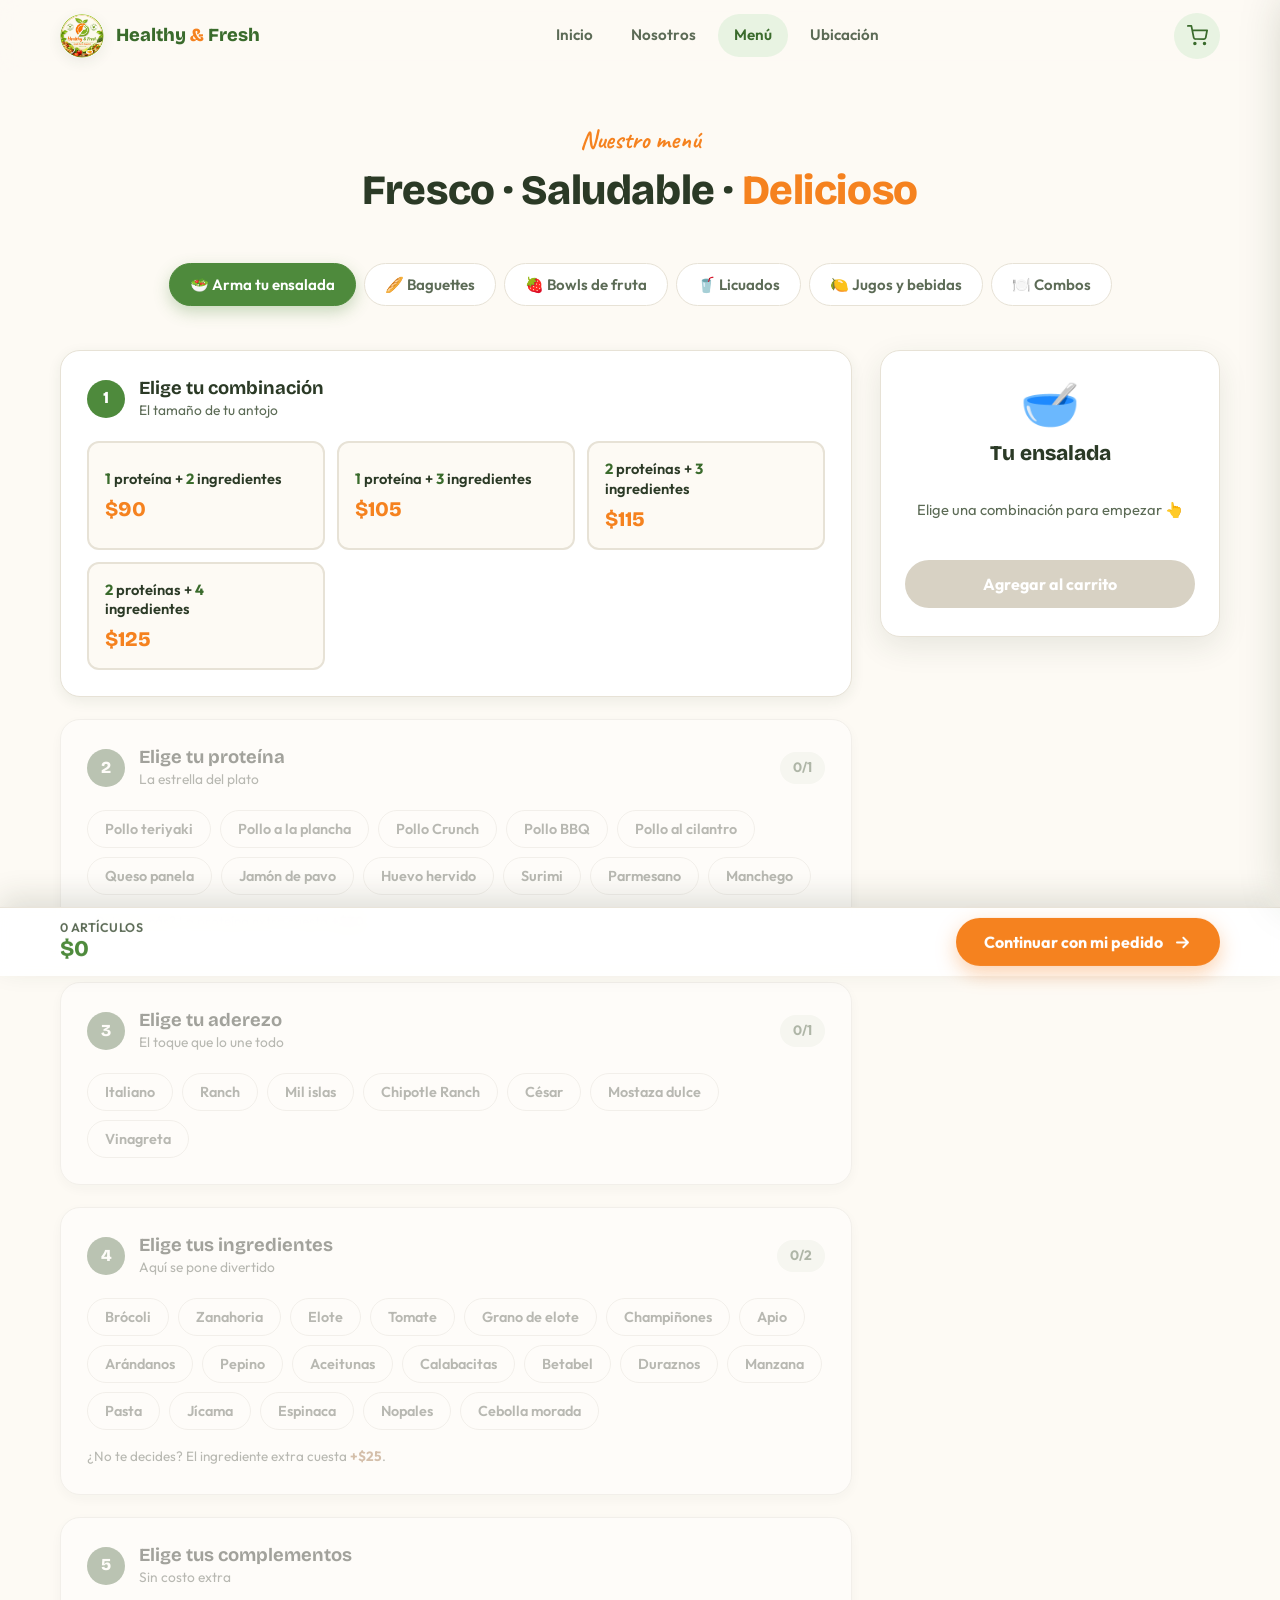
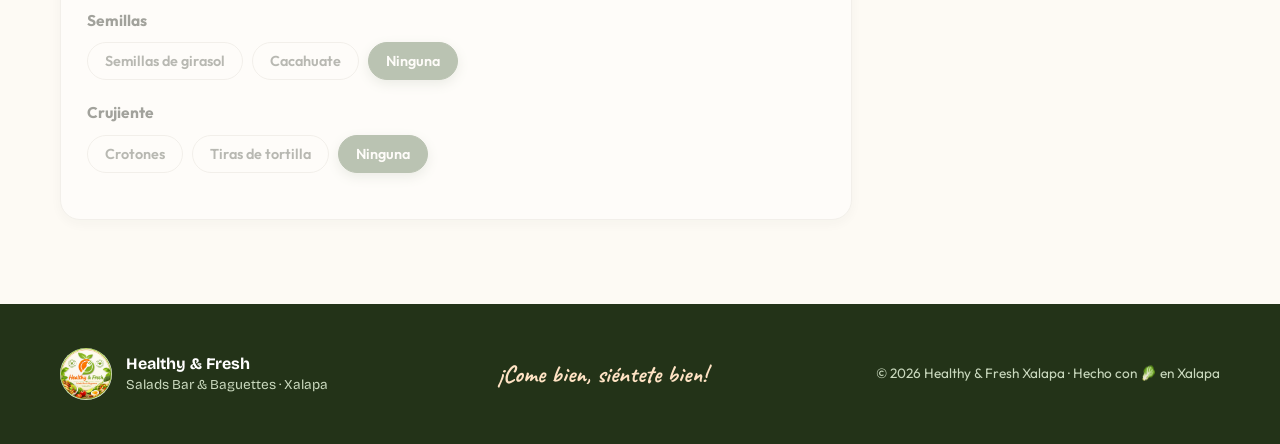
==== commit c0ecdf1b: "mejora de interfaz html" ====
--- a/menu.html
+++ b/menu.html
@@ -189,13 +189,15 @@
       <label>Tu nombre
         <input type="text" name="nombre" id="fNombre" placeholder="¿Cómo te llamas?" autocomplete="name" required>
       </label>
-      <label>Tu teléfono
-        <input type="tel" name="telefono" id="fTelefono" placeholder="10 dígitos" autocomplete="tel" inputmode="numeric" required>
+      <label>
+        <span class="campo-titulo">Tu teléfono <em class="campo-opcional" id="telOpcional">(opcional)</em></span>
+        <input type="tel" name="telefono" id="fTelefono" placeholder="10 dígitos" autocomplete="tel" inputmode="numeric">
       </label>
       <fieldset class="entrega-field">
         <legend>¿Cómo lo quieres?</legend>
         <div class="entrega-opts">
           <label class="entrega-opt"><input type="radio" name="entrega" value="tienda" checked><span>🏪 Recoger en tienda</span></label>
+          <label class="entrega-opt"><input type="radio" name="entrega" value="aqui"><span>🍽️ Comer aquí</span></label>
           <label class="entrega-opt"><input type="radio" name="entrega" value="domicilio"><span>🛵 A domicilio</span></label>
         </div>
       </fieldset>
@@ -211,18 +213,9 @@
         Enviar pedido por WhatsApp
       </button>
       <button type="button" class="bsum-reset" id="btnBackCart">← Volver al carrito</button>
-      <details class="transfer-details">
-        <summary>💳 ¿Prefieres pagar por transferencia?</summary>
-        <img src="assets/tarjeta-transferencias.jpg" alt="Datos para transferencia bancaria" loading="lazy">
-      </details>
     </form>
   </div>
 </aside>
-
-<!-- ============ WHATSAPP FAB ============ -->
-<a href="https://wa.me/522282787878" target="_blank" rel="noopener" class="wsp-fab" aria-label="Escríbenos por WhatsApp">
-  <svg viewBox="0 0 24 24" fill="currentColor"><path d="M12 2a10 10 0 0 0-8.7 14.9L2 22l5.3-1.4A10 10 0 1 0 12 2zm0 18.2a8.2 8.2 0 0 1-4.2-1.1l-.3-.2-3.1.8.8-3-.2-.3A8.2 8.2 0 1 1 12 20.2zm4.6-6.1c-.3-.1-1.5-.7-1.7-.8-.2-.1-.4-.1-.6.1-.2.3-.6.8-.8 1-.1.2-.3.2-.5.1a6.7 6.7 0 0 1-3.3-2.9c-.3-.4 0-.5.2-.7l.4-.5c.1-.2.1-.3.2-.5 0-.2 0-.4-.1-.5l-.8-1.9c-.2-.5-.4-.4-.6-.4h-.5c-.2 0-.5.1-.7.3a2.8 2.8 0 0 0-.9 2.1c0 1.2.9 2.4 1 2.6.1.2 1.8 2.7 4.3 3.8.6.3 1.1.4 1.5.6.6.2 1.2.2 1.6.1.5-.1 1.5-.6 1.7-1.2.2-.6.2-1.1.1-1.2 0-.1-.2-.2-.5-.3z"/></svg>
-</a>
 
 <!-- ============ BARRA DE PEDIDO (visible con productos en el carrito) ============ -->
 <div class="cart-bar" id="cartBar">
--- a/css/styles.css
+++ b/css/styles.css
@@ -142,6 +142,8 @@
 @media (prefers-reduced-motion: reduce){
   .reveal{ opacity:1; transform:none; transition:none; }
   html{ scroll-behavior:auto; }
+  .estrellas span{ opacity:1; transform:none; animation:none !important; }
+  .hero-foto, .hero-foto-mini{ animation:none; }
 }
 
 /* ============================================================
@@ -295,52 +297,56 @@
 .dot-verde{ background:var(--verde); }
 .dot-naranja{ background:var(--naranja); }
 
-/* Visual del hero */
+/* Visual del hero: foto real de la preparación */
 .hero-visual{
   position:relative;
   min-height:420px;
   display:grid; place-items:center;
 }
-.hero-card{
+.hero-foto{
+  position:relative;
+  width:min(430px, 90%);
+  margin:0;
+  transform:rotate(2deg);
+  animation:flotar 7s ease-in-out infinite;
+}
+.hero-foto img{
+  width:100%;
+  aspect-ratio:4/5;
+  object-fit:cover;
+  border-radius:30px;
+  border:8px solid #fff;
+  box-shadow:var(--sombra);
+  display:block;
+}
+.hero-foto-chip{
   position:absolute;
-  border-radius:28px;
-  overflow:hidden;
+  left:18px; bottom:20px;
+  background:rgba(255,255,255,.94);
+  border-radius:999px;
+  padding:9px 16px;
+  font-size:.85rem; font-weight:700;
+  color:var(--verde-osc);
+  box-shadow:var(--sombra-chica);
+  white-space:nowrap;
+}
+.hero-foto-mini{
+  position:absolute;
+  left:-18px; top:7%;
+  width:150px;
+  aspect-ratio:1;
+  object-fit:cover;
+  border-radius:22px;
+  border:6px solid #fff;
   box-shadow:var(--sombra);
-  background:#fff;
-  border:6px solid #fff;
-}
-.hero-card img{ width:100%; height:100%; object-fit:cover; }
-.hero-card-main{
-  width:min(330px, 74%);
-  aspect-ratio:1;
+  transform:rotate(-8deg);
   z-index:2;
-  transform:rotate(3deg);
-  animation:flotar 6s ease-in-out infinite;
-}
-.hero-card-back{
-  width:min(240px, 56%);
-  aspect-ratio:3/4;
-  z-index:1;
-  transform:rotate(-8deg) translate(-58%, -6%);
-  left:50%; top:12%;
-  opacity:.95;
-  animation:flotar 7s ease-in-out infinite reverse;
+  animation:flotar 6s ease-in-out infinite reverse;
 }
 @keyframes flotar{
   0%,100%{ translate:0 0; }
   50%{ translate:0 -14px; }
 }
-.float-emoji{
-  position:absolute;
-  font-size:2rem;
-  z-index:3;
-  filter:drop-shadow(0 6px 10px rgba(43,58,38,.18));
-  animation:flotar 5s ease-in-out infinite;
-}
-.fe-1{ top:6%; left:8%; animation-delay:.4s; }
-.fe-2{ bottom:10%; left:2%; animation-delay:1.2s; }
-.fe-3{ top:14%; right:4%; animation-delay:.8s; }
-.fe-4{ bottom:4%; right:12%; animation-delay:1.6s; }
 
 /* ============================================================
    TICKER
@@ -364,6 +370,52 @@
   from{ transform:translateX(0); }
   to{ transform:translateX(-50%); }
 }
+
+/* ============================================================
+   NUESTRA COCINA (mosaico de fotos reales)
+   ============================================================ */
+.cocina-grid{
+  display:grid;
+  grid-template-columns:repeat(3, 1fr);
+  grid-auto-rows:230px;
+  gap:18px;
+}
+.cocina-item{
+  position:relative;
+  margin:0;
+  border-radius:var(--radio);
+  overflow:hidden;
+  box-shadow:var(--sombra-chica);
+}
+.cocina-item img{
+  width:100%; height:100%;
+  object-fit:cover;
+  transition:transform .6s ease;
+  display:block;
+}
+.cocina-item:hover img{ transform:scale(1.05); }
+.cocina-item::after{
+  content:"";
+  position:absolute; inset:auto 0 0 0;
+  height:45%;
+  background:linear-gradient(to top, rgba(20,29,14,.42), transparent);
+  pointer-events:none;
+}
+.cocina-item figcaption{
+  position:absolute;
+  left:14px; bottom:14px;
+  z-index:1;
+  background:rgba(255,255,255,.93);
+  color:var(--verde-osc);
+  font-weight:700; font-size:.88rem;
+  padding:7px 14px;
+  border-radius:999px;
+  box-shadow:var(--sombra-chica);
+  transition:transform .3s ease;
+}
+.cocina-item:hover figcaption{ transform:translateY(-3px); }
+.ci-grande{ grid-row:span 2; }
+.ci-ancha{ grid-column:span 2; }
 
 /* ============================================================
    NOSOTROS
@@ -382,7 +434,7 @@
   transform:rotate(-2deg);
   border:8px solid #fff;
 }
-.nosotros-img-frame img{ width:100%; aspect-ratio:4/5; object-fit:cover; object-position:top; }
+.nosotros-img-frame img{ width:100%; aspect-ratio:1/1; object-fit:cover; }
 .nosotros-stamp{
   position:absolute;
   right:-14px; bottom:-20px;
@@ -563,24 +615,54 @@
 .ubi-socials svg{ width:19px; height:19px; }
 
 /* ============================================================
+   CALIFICA TU EXPERIENCIA
+   ============================================================ */
+.resenas-inner{
+  text-align:center;
+  max-width:640px;
+  margin-inline:auto;
+}
+.estrellas{
+  display:flex;
+  justify-content:center;
+  gap:10px;
+  font-size:2.6rem;
+  line-height:1;
+  color:var(--naranja);
+  margin:18px 0 20px;
+  text-shadow:0 6px 18px rgba(245,130,31,.35);
+}
+.estrellas span{
+  display:inline-block;
+  opacity:0;
+  transform:scale(.3) rotate(-20deg);
+}
+.reveal.visible .estrellas span{ animation:starPop .45s cubic-bezier(.34,1.56,.64,1) forwards; }
+.estrellas span:nth-child(1){ animation-delay:.05s; }
+.estrellas span:nth-child(2){ animation-delay:.15s; }
+.estrellas span:nth-child(3){ animation-delay:.25s; }
+.estrellas span:nth-child(4){ animation-delay:.35s; }
+.estrellas span:nth-child(5){ animation-delay:.45s; }
+@keyframes starPop{
+  to{ opacity:1; transform:scale(1) rotate(0); }
+}
+.resenas-texto{
+  color:var(--tinta-suave);
+  margin-bottom:30px;
+}
+
+/* ============================================================
    CTA FINAL
    ============================================================ */
 .cta-final{
-  background:linear-gradient(135deg, var(--verde) 0%, var(--verde-osc) 100%);
+  background:
+    linear-gradient(135deg, rgba(58,107,44,.90) 0%, rgba(35,63,26,.94) 100%),
+    url("../assets/foto-ensalada.jpg") center/cover no-repeat;
   color:#fff;
   padding:88px 0;
   position:relative;
   overflow:hidden;
 }
-.cta-final::before, .cta-final::after{
-  content:"🥬";
-  position:absolute;
-  font-size:7rem;
-  opacity:.12;
-  pointer-events:none;
-}
-.cta-final::before{ top:-24px; left:4%; transform:rotate(-18deg); }
-.cta-final::after{ content:"🍊"; bottom:-30px; right:5%; transform:rotate(14deg); }
 .cta-final-inner{ text-align:center; }
 .cta-final h2{
   font-family:var(--f-display);
@@ -622,11 +704,12 @@
 /* ============================================================
    CARRITO (drawer)
    ============================================================ */
+/* Sin backdrop-filter: el desenfoque de pantalla completa se recalcula
+   en cada repintado y hace lento escribir en el formulario del pedido */
 .cart-overlay{
   position:fixed; inset:0;
   z-index:70;
-  background:rgba(35,51,24,.45);
-  backdrop-filter:blur(3px);
+  background:rgba(35,51,24,.55);
   opacity:0;
   pointer-events:none;
   transition:opacity .3s ease;
@@ -797,6 +880,13 @@
 }
 .checkout-form input.error{ border-color:#d24a37; box-shadow:0 0 0 3px rgba(210,74,55,.14); }
 
+.campo-opcional{
+  font-style:normal;
+  font-weight:400;
+  font-size:.8rem;
+  color:var(--tinta-suave);
+}
+
 .entrega-field{
   border:none;
   display:flex; flex-direction:column; gap:8px;
@@ -805,19 +895,20 @@
   font-weight:700; font-size:.9rem;
   margin-bottom:8px;
 }
-.entrega-opts{ display:flex; gap:10px; }
+.entrega-opts{ display:grid; grid-template-columns:repeat(3, 1fr); gap:10px; }
 .entrega-opt{
-  flex:1;
   position:relative;
 }
 .entrega-opt input{ position:absolute; opacity:0; inset:0; cursor:pointer; }
 .entrega-opt span{
   display:flex; align-items:center; justify-content:center; gap:6px;
-  padding:12px 8px;
+  height:100%;
+  text-align:center;
+  padding:12px 6px;
   border-radius:var(--radio-chico);
   border:1.5px solid var(--linea);
   background:#fff;
-  font-weight:600; font-size:.9rem;
+  font-weight:600; font-size:.85rem;
   transition:all .2s ease;
 }
 .entrega-opt input:checked + span{
@@ -826,24 +917,6 @@
   color:var(--verde-osc);
   box-shadow:0 4px 12px rgba(78,138,60,.16);
 }
-
-.transfer-details{
-  margin-top:4px;
-  border:1px solid var(--linea);
-  border-radius:var(--radio-chico);
-  background:#fff;
-  overflow:hidden;
-}
-.transfer-details summary{
-  padding:13px 16px;
-  font-weight:600; font-size:.9rem;
-  cursor:pointer;
-  color:var(--tinta-suave);
-  list-style:none;
-}
-.transfer-details summary::-webkit-details-marker{ display:none; }
-.transfer-details summary:hover{ color:var(--verde-osc); }
-.transfer-details img{ padding:0 12px 12px; border-radius:18px; }
 
 /* ============================================================
    WHATSAPP FAB
@@ -859,13 +932,23 @@
   color:#fff;
   box-shadow:0 10px 26px rgba(37,211,102,.45);
   transition:transform .25s ease, box-shadow .25s ease;
-  animation:fabPulse 2.6s ease-in-out infinite;
-}
-.wsp-fab:hover{ transform:scale(1.1); box-shadow:0 14px 32px rgba(37,211,102,.55); animation:none; }
+}
+/* El anillo pulsante anima transform/opacity (composición en GPU),
+   no box-shadow, que obliga a repintar en cada cuadro */
+.wsp-fab::after{
+  content:"";
+  position:absolute; inset:0;
+  border-radius:50%;
+  background:rgba(37,211,102,.45);
+  z-index:-1;
+  animation:fabPulse 2.6s ease-out infinite;
+}
+.wsp-fab:hover{ transform:scale(1.1); box-shadow:0 14px 32px rgba(37,211,102,.55); }
+.wsp-fab:hover::after{ animation:none; opacity:0; }
 .wsp-fab svg{ width:30px; height:30px; }
 @keyframes fabPulse{
-  0%,100%{ box-shadow:0 10px 26px rgba(37,211,102,.45), 0 0 0 0 rgba(37,211,102,.35); }
-  50%{ box-shadow:0 10px 26px rgba(37,211,102,.45), 0 0 0 14px rgba(37,211,102,0); }
+  0%{ transform:scale(1); opacity:.6; }
+  70%, 100%{ transform:scale(1.55); opacity:0; }
 }
 
 /* ============================================================
@@ -918,9 +1001,15 @@
 
   .hero{ padding-top:calc(var(--header-h) + 34px); }
   .hero-inner{ grid-template-columns:1fr; gap:40px; }
-  .hero-visual{ min-height:340px; order:2; }
-  .hero-card-main{ width:min(280px, 68%); }
-  .hero-card-back{ width:min(200px, 50%); }
+  .hero-visual{ min-height:auto; order:2; }
+  .hero-foto{ width:min(380px, 92%); }
+  .hero-foto-mini{ width:120px; left:-6px; }
+
+  .cocina-grid{
+    grid-template-columns:repeat(2, 1fr);
+    grid-auto-rows:200px;
+    gap:14px;
+  }
 
   .nosotros-inner{ grid-template-columns:1fr; gap:52px; }
   .nosotros-visual{ max-width:420px; margin-inline:auto; }
@@ -937,5 +1026,14 @@
   .stats{ gap:10px; }
   .stat{ min-width:calc(50% - 5px); }
   .wsp-fab{ right:16px; bottom:16px; width:52px; height:52px; }
-  .entrega-opts{ flex-direction:column; }
-}
+  .entrega-opts{ grid-template-columns:1fr; }
+
+  .cocina-grid{
+    grid-template-columns:1fr;
+    grid-auto-rows:240px;
+  }
+  .ci-grande{ grid-row:auto; }
+  .ci-ancha{ grid-column:auto; }
+  .estrellas{ font-size:2.1rem; }
+  .hero-foto-chip{ font-size:.78rem; left:12px; bottom:14px; }
+}
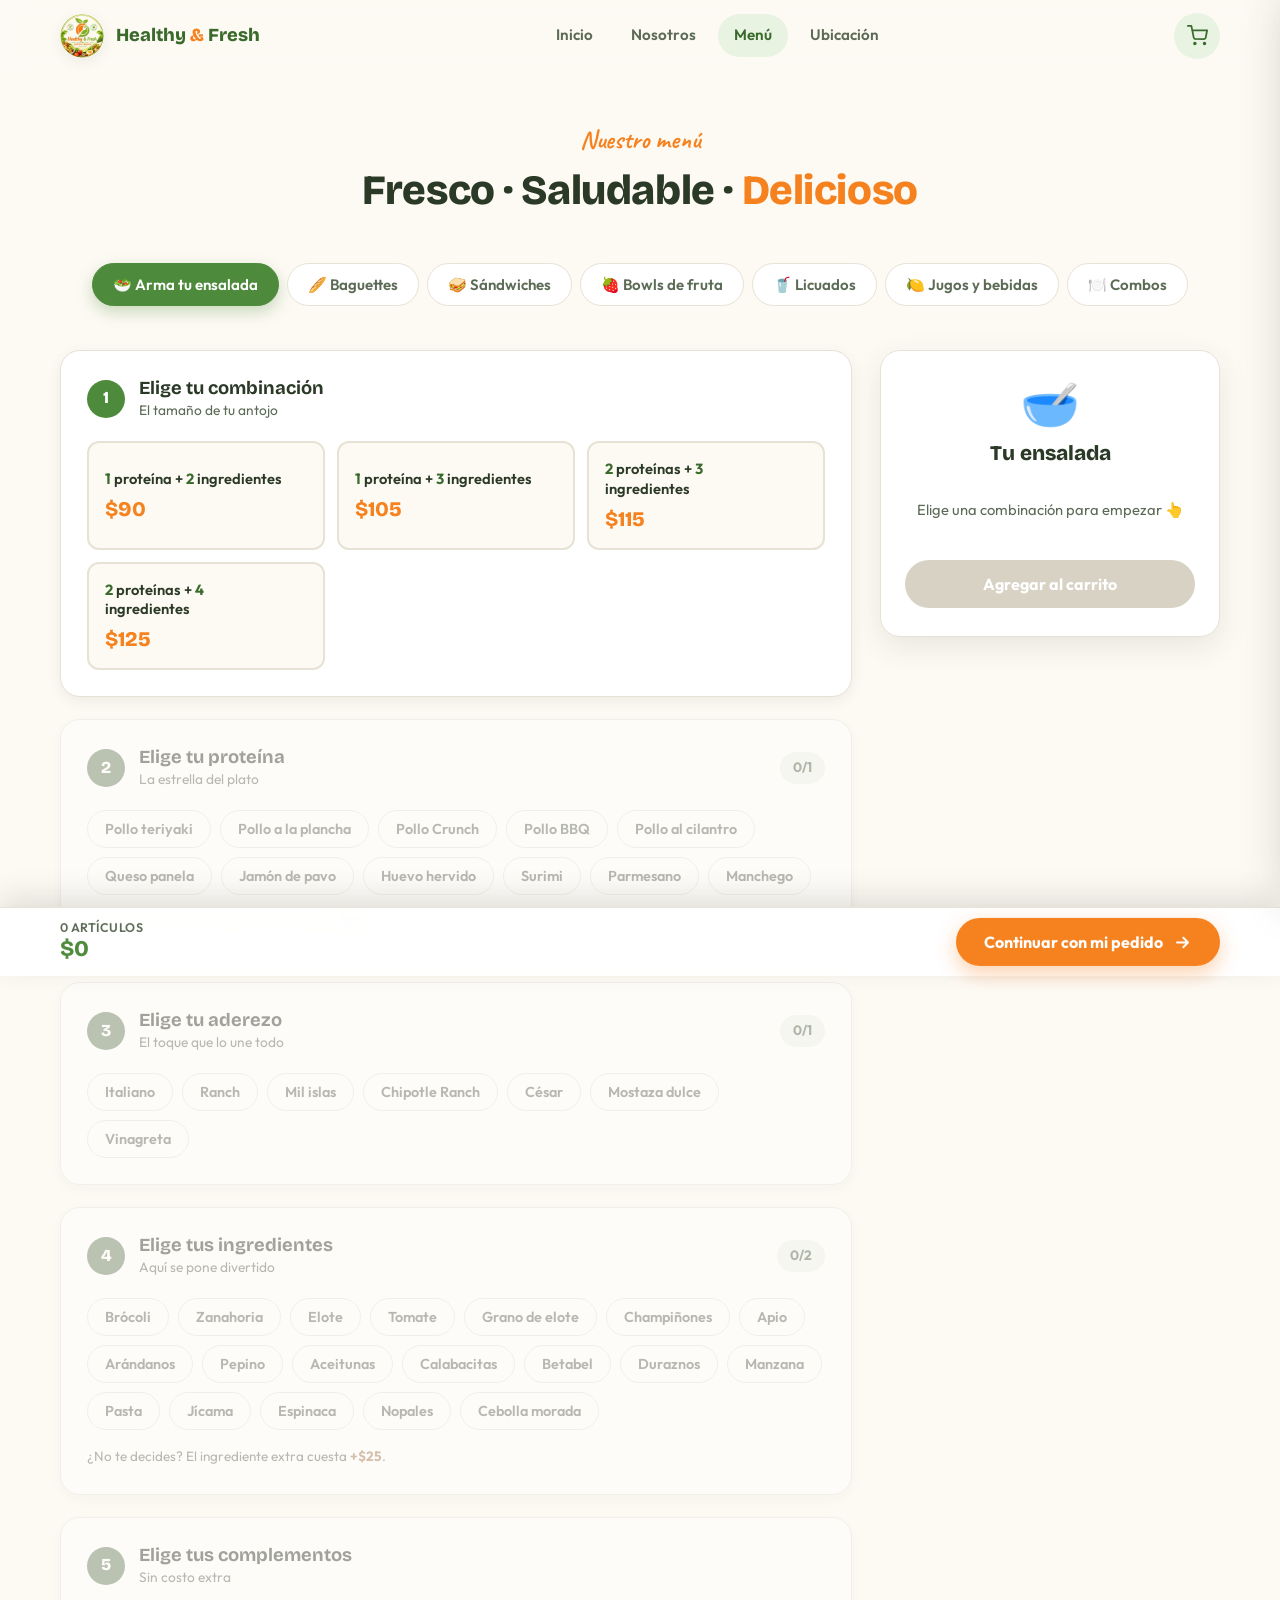
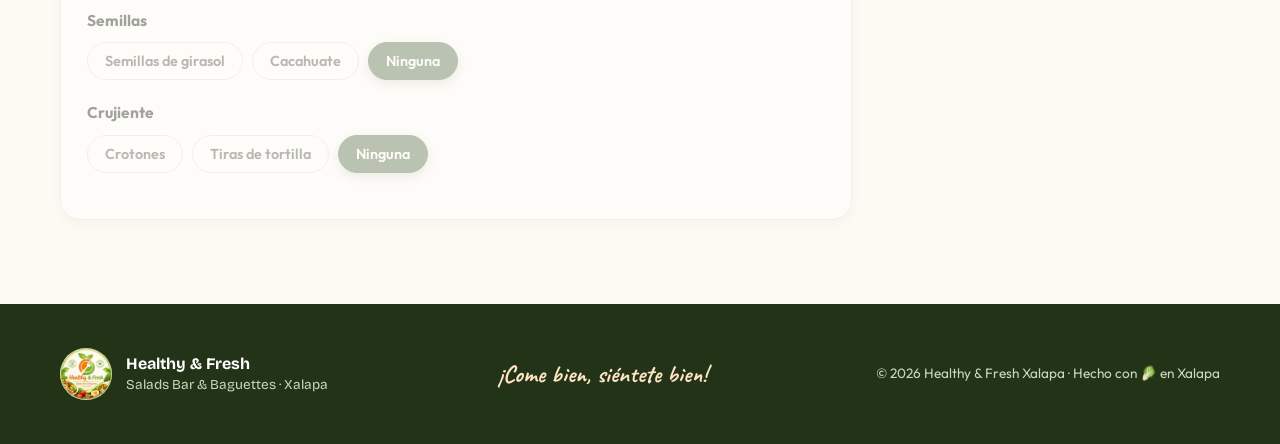
==== commit 3b936d0b: "Rendimiento Se mejoro el rendimiento de la pagina, debido a que no cargaba con pocos datos moviles o" ====
--- a/menu.html
+++ b/menu.html
@@ -8,12 +8,16 @@
 <meta property="og:title" content="Menú — Healthy & Fresh Xalapa">
 <meta property="og:description" content="Arma tu ensalada, elige tu baguette y pide por WhatsApp.">
 <meta property="og:image" content="assets/logo-redondo.jpg">
-<link rel="icon" type="image/jpeg" href="assets/logo-redondo.jpg">
+<link rel="icon" type="image/png" href="assets/favicon.png">
 <link rel="preconnect" href="https://fonts.googleapis.com">
 <link rel="preconnect" href="https://fonts.gstatic.com" crossorigin>
-<link href="https://fonts.googleapis.com/css2?family=Bricolage+Grotesque:opsz,wght@12..96,400;12..96,600;12..96,700;12..96,800&family=Outfit:wght@400;500;600;700&family=Caveat:wght@600;700&display=swap" rel="stylesheet">
-<link rel="stylesheet" href="css/styles.css">
-<link rel="stylesheet" href="css/menu.css">
+<link rel="stylesheet" href="css/styles.min.css">
+<link rel="stylesheet" href="css/menu.min.css">
+<!-- Fuentes sin bloquear el primer render: mientras bajan se usa la fuente del sistema -->
+<link rel="stylesheet" href="https://fonts.googleapis.com/css2?family=Bricolage+Grotesque:opsz,wght@12..96,700;12..96,800&family=Outfit:wght@400;500;600;700&family=Caveat:wght@700&display=swap" media="print" onload="this.media='all'">
+<noscript><link rel="stylesheet" href="https://fonts.googleapis.com/css2?family=Bricolage+Grotesque:opsz,wght@12..96,700;12..96,800&family=Outfit:wght@400;500;600;700&family=Caveat:wght@700&display=swap"></noscript>
+<!-- Marca que hay JS: sin él, las animaciones de aparición se desactivan y todo queda visible -->
+<script>document.documentElement.classList.add("js");</script>
 </head>
 <body class="pagina-menu">
 
@@ -21,7 +25,7 @@
 <header class="header" id="header">
   <div class="wrap header-inner">
     <a href="index.html" class="brand">
-      <img src="assets/logo-redondo.jpg" alt="Logo Healthy & Fresh" class="brand-logo">
+      <img src="assets/logo-redondo.webp" alt="Logo Healthy & Fresh" class="brand-logo" width="44" height="44">
       <span class="brand-text">Healthy <em>&amp;</em> Fresh</span>
     </a>
     <nav class="nav" id="nav">
@@ -53,6 +57,7 @@
     <div class="tabs reveal" role="tablist" id="menuTabs">
       <button class="tab active" role="tab" data-tab="ensaladas">🥗 Arma tu ensalada</button>
       <button class="tab" role="tab" data-tab="baguettes">🥖 Baguettes</button>
+      <button class="tab" role="tab" data-tab="sandwiches">🥪 Sándwiches</button>
       <button class="tab" role="tab" data-tab="bowls">🍓 Bowls de fruta</button>
       <button class="tab" role="tab" data-tab="licuados">🥤 Licuados</button>
       <button class="tab" role="tab" data-tab="jugos">🍋 Jugos y bebidas</button>
@@ -144,6 +149,7 @@
 
     <!-- ——— TABS DE PRODUCTOS (se llenan por JS) ——— -->
     <div class="tab-panel" id="panel-baguettes"></div>
+    <div class="tab-panel" id="panel-sandwiches"></div>
     <div class="tab-panel" id="panel-bowls"></div>
     <div class="tab-panel" id="panel-licuados"></div>
     <div class="tab-panel" id="panel-jugos"></div>
@@ -155,7 +161,7 @@
 <footer class="footer">
   <div class="wrap footer-inner">
     <div class="footer-brand">
-      <img src="assets/logo-redondo.jpg" alt="Healthy & Fresh">
+      <img src="assets/logo-redondo.webp" alt="Healthy & Fresh" width="52" height="52" loading="lazy" decoding="async">
       <p>Healthy &amp; Fresh<br><span>Salads Bar &amp; Baguettes · Xalapa</span></p>
     </div>
     <p class="footer-tag script-accent script-claro">¡Come bien, siéntete bien!</p>
@@ -236,7 +242,7 @@
   <img src="" alt="Menú" id="lightboxImg">
 </div>
 
-<script src="js/app.js"></script>
-<script src="js/menu.js"></script>
+<script src="js/app.min.js"></script>
+<script src="js/menu.min.js"></script>
 </body>
 </html>
--- a/css/styles.min.css
+++ b/css/styles.min.css
@@ -0,0 +1 @@
+:root{--verde: #4e8a3c;--verde-osc: #3a6b2c;--verde-claro: #e8f3e2;--verde-suave: #f2f8ee;--naranja: #f5821f;--naranja-osc: #d96c0e;--naranja-claro:#fdeedd;--crema: #fdfaf4;--blanco: #ffffff;--tinta: #2b3a26;--tinta-suave: #5c6b56;--linea: #e7e2d6;--sombra: 0 10px 30px rgba(43,58,38,.1);--sombra-chica: 0 4px 14px rgba(43,58,38,.08);--radio: 20px;--radio-chico: 12px;--f-display: "Bricolage Grotesque", sans-serif;--f-body: "Outfit", sans-serif;--f-script: "Caveat", cursive;--header-h: 72px}*,*:before,*:after{box-sizing:border-box;margin:0;padding:0}html{scroll-behavior:smooth;scroll-padding-top:calc(var(--header-h) + 12px)}body{font-family:var(--f-body);color:var(--tinta);background:var(--crema);line-height:1.6;overflow-x:hidden}img{max-width:100%;display:block}[hidden]{display:none!important}a{color:inherit;text-decoration:none}button{font-family:inherit;cursor:pointer;border:none;background:none;color:inherit}input,textarea,select{font-family:inherit;font-size:1rem}.wrap{width:min(1160px,92%);margin-inline:auto}.section{padding:84px 0}.section-head{text-align:center;max-width:720px;margin:0 auto 48px}.section-title{font-family:var(--f-display);font-weight:800;font-size:clamp(1.7rem,3.4vw,2.6rem);line-height:1.15;letter-spacing:-.01em}.script-accent{font-family:var(--f-script);font-size:clamp(1.3rem,2.2vw,1.6rem);color:var(--naranja);font-weight:700;margin-bottom:6px}.script-claro{color:#ffe3c4}.tachado{position:relative;white-space:nowrap}.tachado:after{content:"";position:absolute;left:-2%;right:-2%;top:52%;height:3px;border-radius:3px;background:var(--naranja);transform:rotate(-2deg)}.subrayado{position:relative;white-space:nowrap}.subrayado:after{content:"";position:absolute;left:0;right:0;bottom:-2px;height:.34em;background:var(--verde-claro);z-index:-1;border-radius:4px}.btn{display:inline-flex;align-items:center;gap:10px;padding:14px 28px;border-radius:999px;font-weight:700;font-size:1rem;transition:transform .2s ease,box-shadow .2s ease,background .2s ease;will-change:transform}.btn svg{width:19px;height:19px}.btn:active{transform:scale(.97)}.btn-primary{background:var(--naranja);color:#fff;box-shadow:0 8px 20px #f5821f59}.btn-primary:hover{background:var(--naranja-osc);transform:translateY(-2px);box-shadow:0 12px 26px #f5821f6b}.btn-primary:disabled{background:#d8d2c4;color:#fff;box-shadow:none;cursor:not-allowed;transform:none}.btn-ghost{background:transparent;color:var(--verde-osc);border:2px solid var(--verde)}.btn-ghost:hover{background:var(--verde-claro);transform:translateY(-2px)}.btn-blanco{background:#fff;color:var(--verde-osc);box-shadow:0 10px 26px #0000002e}.btn-blanco:hover{transform:translateY(-2px)}.btn-wsp{width:100%;justify-content:center;background:#25d366;color:#fff;border-radius:14px;padding:15px 20px;box-shadow:0 8px 20px #25d3664d}.btn-wsp:hover{background:#1eb958;transform:translateY(-2px)}.btn-wsp svg{width:22px;height:22px}.js .reveal{opacity:0;transform:translateY(26px);transition:opacity .7s ease var(--d, 0s),transform .7s ease var(--d, 0s)}.js .reveal.izq{transform:translate(-30px)}.js .reveal.der{transform:translate(30px)}.js .reveal.visible{opacity:1;transform:none}@media(prefers-reduced-motion:reduce){.reveal,.js .reveal{opacity:1;transform:none;transition:none}html{scroll-behavior:auto}.estrellas span,.js .estrellas span{opacity:1;transform:none;animation:none!important}.hero-foto,.hero-foto-mini{animation:none}}.header{position:fixed;inset:0 0 auto;z-index:60;height:var(--header-h);background:#fdfaf4d9;backdrop-filter:blur(12px);-webkit-backdrop-filter:blur(12px);border-bottom:1px solid transparent;transition:border-color .3s ease,box-shadow .3s ease}.header.scrolled{border-bottom-color:var(--linea);box-shadow:0 4px 20px #2b3a260f}.header-inner{height:100%;display:flex;align-items:center;justify-content:space-between;gap:20px}.brand{display:flex;align-items:center;gap:12px}.brand-logo{width:44px;height:44px;border-radius:50%;object-fit:cover;box-shadow:var(--sombra-chica)}.brand-text{font-family:var(--f-display);font-weight:800;font-size:1.15rem;color:var(--verde-osc)}.brand-text em{font-style:normal;color:var(--naranja)}.nav{display:flex;gap:6px}.nav-link{padding:9px 16px;border-radius:999px;font-weight:600;font-size:.95rem;color:var(--tinta-suave);transition:color .2s,background .2s}.nav-link:hover,.nav-link.active{color:var(--verde-osc);background:var(--verde-claro)}.header-actions{display:flex;align-items:center;gap:8px}.btn-cart{position:relative;width:46px;height:46px;display:grid;place-items:center;border-radius:50%;background:var(--verde-claro);color:var(--verde-osc);transition:background .2s,transform .2s}.btn-cart:hover{background:#dcecd2;transform:translateY(-1px)}.btn-cart svg{width:21px;height:21px}.cart-badge{position:absolute;top:-4px;right:-4px;min-width:21px;height:21px;padding:0 5px;display:grid;place-items:center;border-radius:999px;background:var(--naranja);color:#fff;font-size:.74rem;font-weight:700;box-shadow:0 2px 8px #f5821f80}.cart-badge.bump{animation:bump .45s cubic-bezier(.34,1.56,.64,1)}@keyframes bump{0%{transform:scale(1)}40%{transform:scale(1.45)}to{transform:scale(1)}}.btn-burger{display:none;width:46px;height:46px;border-radius:50%;background:var(--verde-claro);flex-direction:column;align-items:center;justify-content:center;gap:5px}.btn-burger span{width:20px;height:2.4px;border-radius:2px;background:var(--verde-osc);transition:transform .3s ease,opacity .3s ease}.btn-burger.open span:nth-child(1){transform:translateY(7.4px) rotate(45deg)}.btn-burger.open span:nth-child(2){opacity:0}.btn-burger.open span:nth-child(3){transform:translateY(-7.4px) rotate(-45deg)}.hero{position:relative;padding:calc(var(--header-h) + 56px) 0 70px;overflow:hidden}.hero-blob{position:absolute;border-radius:50%;filter:blur(70px);opacity:.5;pointer-events:none}.hero-blob-1{width:520px;height:520px;background:#d9ecc9;top:-140px;right:-120px}.hero-blob-2{width:420px;height:420px;background:#fde3c8;bottom:-180px;left:-140px}.hero-inner{position:relative;display:grid;grid-template-columns:1.05fr .95fr;align-items:center;gap:48px}.hero-kicker{font-size:clamp(1.35rem,2.4vw,1.7rem)}.hero-title{font-family:var(--f-display);font-weight:800;font-size:clamp(2.6rem,6vw,4.4rem);line-height:1.02;letter-spacing:-.02em;margin:8px 0 20px}.hero-title-accent{color:var(--naranja)}.hero-sub{font-size:clamp(1rem,1.6vw,1.15rem);color:var(--tinta-suave);max-width:480px;margin-bottom:30px}.hero-ctas{display:flex;flex-wrap:wrap;gap:14px;margin-bottom:34px}.hero-badges{list-style:none;display:flex;flex-wrap:wrap;gap:10px 24px;font-size:.93rem;font-weight:600;color:var(--tinta-suave)}.hero-badges li{display:flex;align-items:center;gap:8px}.dot{width:9px;height:9px;border-radius:50%}.dot-verde{background:var(--verde)}.dot-naranja{background:var(--naranja)}.hero-visual{position:relative;min-height:420px;display:grid;place-items:center}.hero-foto{position:relative;width:min(430px,90%);margin:0;transform:rotate(2deg);animation:flotar 7s ease-in-out infinite}.hero-foto img{width:100%;aspect-ratio:4/5;object-fit:cover;border-radius:30px;border:8px solid #fff;box-shadow:var(--sombra);display:block}.hero-foto-chip{position:absolute;left:18px;bottom:20px;background:#fffffff0;border-radius:999px;padding:9px 16px;font-size:.85rem;font-weight:700;color:var(--verde-osc);box-shadow:var(--sombra-chica);white-space:nowrap}.hero-foto-mini{position:absolute;left:-18px;top:7%;width:150px;aspect-ratio:1;object-fit:cover;border-radius:22px;border:6px solid #fff;box-shadow:var(--sombra);transform:rotate(-8deg);z-index:2;animation:flotar 6s ease-in-out infinite reverse}@keyframes flotar{0%,to{translate:0 0}50%{translate:0 -14px}}.ticker{background:var(--verde);color:#f3faee;overflow:hidden;padding:13px 0;transform:rotate(-1deg) scale(1.02)}.ticker-track{display:flex;gap:48px;width:max-content;white-space:nowrap;font-weight:600;font-size:.98rem;animation:ticker 28s linear infinite}.ticker-track span{display:inline-flex;align-items:center;gap:10px}@keyframes ticker{0%{transform:translate(0)}to{transform:translate(-50%)}}.cocina-grid{display:grid;grid-template-columns:repeat(3,1fr);grid-auto-rows:230px;gap:18px}.cocina-item{position:relative;margin:0;border-radius:var(--radio);overflow:hidden;box-shadow:var(--sombra-chica)}.cocina-item img{width:100%;height:100%;object-fit:cover;transition:transform .6s ease;display:block}.cocina-item:hover img{transform:scale(1.05)}.cocina-item:after{content:"";position:absolute;inset:auto 0 0;height:45%;background:linear-gradient(to top,rgba(20,29,14,.42),transparent);pointer-events:none}.cocina-item figcaption{position:absolute;left:14px;bottom:14px;z-index:1;background:#ffffffed;color:var(--verde-osc);font-weight:700;font-size:.88rem;padding:7px 14px;border-radius:999px;box-shadow:var(--sombra-chica);transition:transform .3s ease}.cocina-item:hover figcaption{transform:translateY(-3px)}.ci-grande{grid-row:span 2}.ci-ancha{grid-column:span 2}.nosotros-inner{display:grid;grid-template-columns:.9fr 1.1fr;gap:56px;align-items:center}.nosotros-visual{position:relative}.nosotros-img-frame{border-radius:var(--radio);overflow:hidden;box-shadow:var(--sombra);transform:rotate(-2deg);border:8px solid #fff}.nosotros-img-frame img{width:100%;aspect-ratio:1/1;object-fit:cover}.nosotros-stamp{position:absolute;right:-14px;bottom:-20px;width:128px;height:128px;border-radius:50%;background:var(--naranja);color:#fff;display:flex;flex-direction:column;align-items:center;justify-content:center;text-align:center;box-shadow:0 12px 26px #f5821f66;transform:rotate(6deg);border:4px dashed rgba(255,255,255,.55)}.stamp-num{font-family:var(--f-display);font-weight:800;font-size:2rem;line-height:1}.stamp-label{font-size:.76rem;font-weight:600;max-width:90px;line-height:1.25}.nosotros-copy .section-title{margin-bottom:18px}.nosotros-historia{color:var(--tinta-suave);font-size:1.05rem;margin-bottom:34px}.stats{display:flex;flex-wrap:wrap;gap:14px}.stat{flex:1;min-width:130px;background:#fff;border:1px solid var(--linea);border-radius:var(--radio-chico);padding:18px 16px;text-align:center;box-shadow:var(--sombra-chica)}.stat-num,.stat-suffix{font-family:var(--f-display);font-weight:800;font-size:2rem;color:var(--verde)}.stat-label{display:block;font-size:.85rem;color:var(--tinta-suave);font-weight:500}.porque{background:var(--verde-suave)}.porque-grid{display:grid;grid-template-columns:repeat(4,1fr);gap:20px}.porque-card{background:#fff;border-radius:var(--radio);padding:30px 24px;box-shadow:var(--sombra-chica);border:1px solid var(--linea);transition:transform .25s ease,box-shadow .25s ease}.porque-card:hover{transform:translateY(-6px);box-shadow:var(--sombra)}.porque-icon{width:58px;height:58px;display:grid;place-items:center;border-radius:18px;font-size:1.7rem;margin-bottom:18px}.pi-verde{background:var(--verde-claro)}.pi-naranja{background:var(--naranja-claro)}.porque-card h3{font-family:var(--f-display);font-size:1.12rem;font-weight:700;margin-bottom:8px}.porque-card p{font-size:.93rem;color:var(--tinta-suave)}.menu-cta .section-head{margin-bottom:0}.menu-cta-sub{color:var(--tinta-suave);max-width:520px;margin:14px auto 28px}@keyframes panelIn{0%{opacity:0;transform:translateY(14px)}to{opacity:1;transform:none}}.ubicacion{background:var(--verde-suave)}.ubi-grid{display:grid;grid-template-columns:1.1fr .9fr;gap:28px;align-items:stretch}.ubi-map{border-radius:var(--radio);overflow:hidden;box-shadow:var(--sombra);border:8px solid #fff;min-height:420px}.ubi-map{position:relative}.ubi-map iframe{position:absolute;inset:0;width:100%;height:100%;border:0;display:block}.ubi-map-fallback{position:absolute;inset:0;display:flex;flex-direction:column;align-items:center;justify-content:center;gap:6px;text-align:center;padding:20px;background:var(--verde-claro)}.ubi-map-fallback span{font-size:2.2rem}.ubi-map-fallback strong{font-size:1rem;color:var(--verde-osc)}.ubi-map-fallback em{font-style:normal;font-size:.85rem;color:var(--tinta-suave)}.ubi-info{display:flex;flex-direction:column;gap:16px}.ubi-card{display:flex;gap:16px;background:#fff;border:1px solid var(--linea);border-radius:var(--radio);padding:22px;box-shadow:var(--sombra-chica);flex:1}.ubi-icon{font-size:1.6rem;line-height:1.2}.ubi-card h3{font-family:var(--f-display);font-size:1.05rem;font-weight:700;margin-bottom:5px}.ubi-card p{font-size:.94rem;color:var(--tinta-suave)}.ubi-link{display:inline-block;margin-top:6px;font-weight:700;font-size:.9rem;color:var(--verde-osc);transition:color .2s}.ubi-link:hover{color:var(--naranja-osc)}.ubi-open-badge{display:inline-block;margin-top:8px;padding:4px 13px;border-radius:999px;font-size:.82rem;font-weight:700}.ubi-open-badge.abierto{background:var(--verde-claro);color:var(--verde-osc)}.ubi-open-badge.cerrado{background:#fbe4e0;color:#b6392a}.ubi-socials{display:flex;gap:16px;margin-top:12px}.ubi-socials a{display:inline-flex;align-items:center;gap:7px;font-weight:600;font-size:.9rem;color:var(--tinta-suave);transition:color .2s,transform .2s}.ubi-socials a:hover{color:var(--verde-osc);transform:translateY(-1px)}.ubi-socials svg{width:19px;height:19px}.resenas-inner{text-align:center;max-width:640px;margin-inline:auto}.estrellas{display:flex;justify-content:center;gap:10px;font-size:2.6rem;line-height:1;color:var(--naranja);margin:18px 0 20px;text-shadow:0 6px 18px rgba(245,130,31,.35)}.js .estrellas span{display:inline-block;opacity:0;transform:scale(.3) rotate(-20deg)}.reveal.visible .estrellas span{animation:starPop .45s cubic-bezier(.34,1.56,.64,1) forwards}.estrellas span:nth-child(1){animation-delay:.05s}.estrellas span:nth-child(2){animation-delay:.15s}.estrellas span:nth-child(3){animation-delay:.25s}.estrellas span:nth-child(4){animation-delay:.35s}.estrellas span:nth-child(5){animation-delay:.45s}@keyframes starPop{to{opacity:1;transform:scale(1) rotate(0)}}.resenas-texto{color:var(--tinta-suave);margin-bottom:30px}.cta-final{background:linear-gradient(135deg,#3a6b2ce6,#233f1af0),url(../assets/foto-ensalada.webp) center/cover no-repeat;color:#fff;padding:88px 0;position:relative;overflow:hidden}.cta-final-inner{text-align:center}.cta-final h2{font-family:var(--f-display);font-weight:800;font-size:clamp(1.6rem,3.4vw,2.4rem);line-height:1.2;margin:6px 0 30px}.footer{background:#233318;color:#c9d8bd;padding:44px 0}.footer-inner{display:flex;align-items:center;justify-content:space-between;gap:24px;flex-wrap:wrap}.footer-brand{display:flex;align-items:center;gap:14px}.footer-brand img{width:52px;height:52px;border-radius:50%;object-fit:cover}.footer-brand p{font-family:var(--f-display);font-weight:700;line-height:1.3;color:#fff}.footer-brand span{font-weight:400;font-size:.85rem;color:#c9d8bd}.footer-tag{font-size:1.5rem;margin:0}.footer-copy{font-size:.85rem}.cart-overlay{position:fixed;inset:0;z-index:70;background:#2333188c;opacity:0;pointer-events:none;transition:opacity .3s ease}.cart-overlay.open{opacity:1;pointer-events:auto}.cart-drawer{position:fixed;top:0;right:0;bottom:0;z-index:80;width:min(420px,100%);background:var(--crema);box-shadow:-14px 0 44px #23331838;transform:translate(105%);transition:transform .38s cubic-bezier(.32,.72,.29,.99);display:flex;flex-direction:column}.cart-drawer.open{transform:translate(0)}.cart-head{display:flex;align-items:center;justify-content:space-between;padding:22px 24px;border-bottom:1px solid var(--linea);background:#fff}.cart-head h3{font-family:var(--f-display);font-weight:800;font-size:1.3rem}.cart-close{width:38px;height:38px;display:grid;place-items:center;border-radius:50%;background:var(--verde-claro);color:var(--verde-osc);font-size:1rem;transition:background .2s,transform .2s}.cart-close:hover{background:#dcecd2;transform:rotate(90deg)}.cart-view{flex:1;display:flex;flex-direction:column;overflow:hidden}.cart-view[hidden]{display:none}.cart-items{flex:1;overflow-y:auto;padding:18px 24px;display:flex;flex-direction:column;gap:14px}.cart-item{background:#fff;border:1px solid var(--linea);border-radius:var(--radio-chico);padding:16px;box-shadow:var(--sombra-chica);animation:panelIn .3s ease}.cart-item-top{display:flex;justify-content:space-between;gap:12px;margin-bottom:6px}.cart-item-name{font-weight:700;font-size:.97rem;line-height:1.3}.cart-item-price{font-family:var(--f-display);font-weight:800;color:var(--verde);white-space:nowrap}.cart-item-details{font-size:.82rem;color:var(--tinta-suave);margin-bottom:10px}.cart-item-details div{padding:1px 0}.cart-item-foot{display:flex;align-items:center;justify-content:space-between}.qty-ctrl{display:inline-flex;align-items:center;gap:2px;background:var(--verde-claro);border-radius:999px;padding:3px}.qty-btn{width:29px;height:29px;display:grid;place-items:center;border-radius:50%;font-weight:800;font-size:1rem;color:var(--verde-osc);transition:background .15s}.qty-btn:hover{background:#fff}.qty-num{min-width:28px;text-align:center;font-weight:700;font-size:.95rem}.cart-item-remove{font-size:.82rem;font-weight:600;color:#b6392a;text-decoration:underline;opacity:.8;transition:opacity .2s}.cart-item-remove:hover{opacity:1}.cart-foot{padding:18px 24px 24px;border-top:1px solid var(--linea);background:#fff}.cart-total-row{display:flex;justify-content:space-between;align-items:center;font-weight:700;font-size:1.05rem;margin-bottom:14px}.cart-total-row span:last-child{font-family:var(--f-display);font-weight:800;font-size:1.5rem;color:var(--verde)}.cart-checkout{width:100%;justify-content:center}.cart-empty{flex:1;display:flex;flex-direction:column;align-items:center;justify-content:center;gap:14px;text-align:center;color:var(--tinta-suave);padding:30px}.cart-empty span{font-size:3rem}.cart-empty[hidden]{display:none}.checkout-form{flex:1;overflow-y:auto;padding:22px 24px;display:flex;flex-direction:column;gap:16px}.checkout-form label{display:flex;flex-direction:column;gap:6px;font-weight:700;font-size:.9rem}.checkout-form input,.checkout-form textarea{padding:12px 15px;border-radius:var(--radio-chico);border:1.5px solid var(--linea);background:#fff;font-size:.97rem;transition:border-color .2s,box-shadow .2s;resize:vertical}.checkout-form input:focus,.checkout-form textarea:focus{outline:none;border-color:var(--verde);box-shadow:0 0 0 3px #4e8a3c26}.checkout-form input.error{border-color:#d24a37;box-shadow:0 0 0 3px #d24a3724}.campo-opcional{font-style:normal;font-weight:400;font-size:.8rem;color:var(--tinta-suave)}.entrega-field{border:none;display:flex;flex-direction:column;gap:8px}.entrega-field legend{font-weight:700;font-size:.9rem;margin-bottom:8px}.entrega-opts{display:grid;grid-template-columns:repeat(3,1fr);gap:10px}.entrega-opt{position:relative}.entrega-opt input{position:absolute;opacity:0;inset:0;cursor:pointer}.entrega-opt span{display:flex;align-items:center;justify-content:center;gap:6px;height:100%;text-align:center;padding:12px 6px;border-radius:var(--radio-chico);border:1.5px solid var(--linea);background:#fff;font-weight:600;font-size:.85rem;transition:all .2s ease}.entrega-opt input:checked+span{border-color:var(--verde);background:var(--verde-claro);color:var(--verde-osc);box-shadow:0 4px 12px #4e8a3c29}.wsp-fab{position:fixed;right:22px;bottom:22px;z-index:50;width:58px;height:58px;display:grid;place-items:center;border-radius:50%;background:#25d366;color:#fff;box-shadow:0 10px 26px #25d36673;transition:transform .25s ease,box-shadow .25s ease}.wsp-fab:after{content:"";position:absolute;inset:0;border-radius:50%;background:#25d36673;z-index:-1;animation:fabPulse 2.6s ease-out infinite}.wsp-fab:hover{transform:scale(1.1);box-shadow:0 14px 32px #25d3668c}.wsp-fab:hover:after{animation:none;opacity:0}.wsp-fab svg{width:30px;height:30px}@keyframes fabPulse{0%{transform:scale(1);opacity:.6}70%,to{transform:scale(1.55);opacity:0}}.toast{position:fixed;left:50%;bottom:26px;z-index:90;transform:translate(-50%,140%);background:var(--tinta);color:#fff;padding:13px 24px;border-radius:999px;font-weight:600;font-size:.94rem;box-shadow:0 12px 30px #2333184d;transition:transform .4s cubic-bezier(.34,1.4,.64,1);max-width:92%;text-align:center}.toast.show{transform:translate(-50%)}@media(max-width:1024px){.porque-grid{grid-template-columns:repeat(2,1fr)}}@media(max-width:860px){.section{padding:64px 0}.btn-burger{display:flex}.nav{position:fixed;top:var(--header-h);left:0;right:0;z-index:59;flex-direction:column;background:var(--crema);padding:14px 4%;gap:4px;border-bottom:1px solid var(--linea);box-shadow:0 18px 30px #2b3a261f;transform:translateY(-130%);transition:transform .35s ease}.nav.open{transform:translateY(0)}.nav-link{padding:13px 16px;font-size:1.02rem}.hero{padding-top:calc(var(--header-h) + 34px)}.hero-inner{grid-template-columns:1fr;gap:40px}.hero-visual{min-height:auto;order:2}.hero-foto{width:min(380px,92%)}.hero-foto-mini{width:120px;left:-6px}.cocina-grid{grid-template-columns:repeat(2,1fr);grid-auto-rows:200px;gap:14px}.nosotros-inner{grid-template-columns:1fr;gap:52px}.nosotros-visual{max-width:420px;margin-inline:auto}.ubi-grid{grid-template-columns:1fr}.ubi-map{min-height:300px}.footer-inner{flex-direction:column;text-align:center}}@media(max-width:560px){.porque-grid{grid-template-columns:1fr}.hero-ctas .btn{width:100%;justify-content:center}.stats{gap:10px}.stat{min-width:calc(50% - 5px)}.wsp-fab{right:16px;bottom:16px;width:52px;height:52px}.entrega-opts{grid-template-columns:1fr}.cocina-grid{grid-template-columns:1fr;grid-auto-rows:240px}.ci-grande{grid-row:auto}.ci-ancha{grid-column:auto}.estrellas{font-size:2.1rem}.hero-foto-chip{font-size:.78rem;left:12px;bottom:14px}}
--- a/css/menu.min.css
+++ b/css/menu.min.css
@@ -0,0 +1 @@
+.pagina-menu .menu{padding-top:calc(var(--header-h) + 48px)}.tabs{display:flex;flex-wrap:wrap;justify-content:center;gap:8px;margin-bottom:44px}.tab{padding:11px 20px;border-radius:999px;background:#fff;border:1.5px solid var(--linea);font-weight:600;font-size:.94rem;color:var(--tinta-suave);transition:all .2s ease}.tab:hover{border-color:var(--verde);color:var(--verde-osc);transform:translateY(-1px)}.tab.active{background:var(--verde);border-color:var(--verde);color:#fff;box-shadow:0 6px 16px #4e8a3c4d}.tab-panel{display:none}.tab-panel.active{display:block;animation:panelIn .4s ease}.builder{display:grid;grid-template-columns:1fr 340px;gap:28px;align-items:start}.builder-steps{display:flex;flex-direction:column;gap:22px}.bstep{background:#fff;border:1px solid var(--linea);border-radius:var(--radio);padding:26px;box-shadow:var(--sombra-chica);transition:opacity .35s ease,filter .35s ease}.bstep-locked{opacity:.45;filter:saturate(.4);pointer-events:none}.bstep-head{display:flex;align-items:center;gap:14px;margin-bottom:20px}.bstep-num{flex-shrink:0;width:38px;height:38px;display:grid;place-items:center;border-radius:50%;background:var(--verde);color:#fff;font-family:var(--f-display);font-weight:800;font-size:1.05rem}.bstep-head h3{font-family:var(--f-display);font-size:1.15rem;font-weight:700;line-height:1.2}.bstep-head p{font-size:.86rem;color:var(--tinta-suave)}.bstep-counter{margin-left:auto;padding:5px 13px;border-radius:999px;background:var(--verde-claro);color:var(--verde-osc);font-weight:700;font-size:.85rem;white-space:nowrap;transition:background .2s,color .2s}.bstep-counter.completo{background:var(--verde);color:#fff}.bstep-counter.extra{background:var(--naranja);color:#fff}.bstep-hint{margin-top:16px;font-size:.84rem;color:var(--tinta-suave)}.bstep-hint strong{color:var(--naranja-osc)}.combo-grid{display:grid;grid-template-columns:repeat(auto-fill,minmax(180px,1fr));gap:12px}.combo-card{text-align:left;padding:16px;border-radius:var(--radio-chico);border:2px solid var(--linea);background:var(--crema);transition:all .2s ease;position:relative}.combo-card:hover{border-color:var(--verde);transform:translateY(-2px)}.combo-card.sel{border-color:var(--verde);background:var(--verde-claro);box-shadow:0 6px 16px #4e8a3c2e}.combo-card.sel:after{content:"\2713";position:absolute;top:10px;right:12px;width:22px;height:22px;display:grid;place-items:center;border-radius:50%;background:var(--verde);color:#fff;font-size:.8rem;font-weight:700}.combo-desc{display:block;font-weight:600;font-size:.92rem;line-height:1.35;margin-bottom:8px;padding-right:20px}.combo-desc b{color:var(--verde-osc)}.combo-price{font-family:var(--f-display);font-weight:800;font-size:1.3rem;color:var(--naranja)}.combo-banner{display:flex;align-items:center;justify-content:space-between;gap:16px;flex-wrap:wrap;padding:18px;border-radius:var(--radio-chico);border:2px solid var(--verde);background:var(--verde-claro)}.combo-banner strong{display:block;font-family:var(--f-display);font-size:1.02rem;color:var(--verde-osc);margin-bottom:4px}.combo-banner p{font-size:.88rem;color:var(--tinta-suave)}.combo-banner .bsum-reset{margin-top:0;white-space:nowrap}.chip-grid{display:flex;flex-wrap:wrap;gap:9px}.chip{padding:9px 17px;border-radius:999px;border:1.5px solid var(--linea);background:#fff;font-weight:600;font-size:.9rem;color:var(--tinta-suave);transition:all .18s ease;position:relative}.chip:hover{border-color:var(--verde);color:var(--verde-osc);transform:translateY(-1px)}.chip.sel{border-color:var(--verde);background:var(--verde);color:#fff;box-shadow:0 4px 12px #4e8a3c47}.chip.sel.chip-extra{border-color:var(--naranja);background:var(--naranja);box-shadow:0 4px 12px #f5821f4d}.chip.pop{animation:chipPop .3s cubic-bezier(.34,1.56,.64,1)}.chip[data-veces]:after{content:" " attr(data-veces);font-weight:800}@keyframes chipPop{0%{transform:scale(.9)}60%{transform:scale(1.08)}to{transform:scale(1)}}.builder-summary{position:sticky;top:calc(var(--header-h) + 20px);background:#fff;border:1px solid var(--linea);border-radius:var(--radio);padding:28px 24px;box-shadow:var(--sombra);text-align:center}.bsum-bowl{font-size:3rem;line-height:1;margin-bottom:10px;transition:transform .3s cubic-bezier(.34,1.56,.64,1)}.bsum-bowl.shake{animation:bowlShake .5s ease}@keyframes bowlShake{0%,to{transform:rotate(0)}25%{transform:rotate(-9deg) scale(1.08)}70%{transform:rotate(8deg) scale(1.05)}}.bsum-title{font-family:var(--f-display);font-weight:800;font-size:1.3rem;margin-bottom:16px}.bsum-body{text-align:left;min-height:60px;margin-bottom:14px}.bsum-empty{text-align:center;color:var(--tinta-suave);font-size:.92rem;padding:12px 0}.bsum-row{display:flex;justify-content:space-between;gap:10px;padding:7px 0;border-bottom:1px dashed var(--linea);font-size:.9rem}.bsum-row:last-child{border-bottom:none}.bsum-row-label{color:var(--tinta-suave);font-weight:600;flex-shrink:0}.bsum-row-val{text-align:right;font-weight:500}.bsum-row-val em{font-style:normal;color:var(--naranja-osc);font-weight:700}.bsum-total-row{display:flex;justify-content:space-between;align-items:center;padding:14px 0 16px;border-top:2px solid var(--verde-claro);font-weight:700}.bsum-total{font-family:var(--f-display);font-weight:800;font-size:1.7rem;color:var(--verde)}.bsum-add{width:100%;justify-content:center}.bsum-reset{margin-top:12px;font-size:.87rem;font-weight:600;color:var(--tinta-suave);text-decoration:underline;transition:color .2s}.bsum-reset:hover{color:var(--naranja-osc)}.prod-intro{text-align:center;color:var(--tinta-suave);max-width:560px;margin:0 auto 34px;font-size:1rem}.prod-intro .ver-menu-btn{display:inline-flex;align-items:center;gap:6px;margin-top:10px;font-weight:700;font-size:.92rem;color:var(--verde-osc);border-bottom:2px solid var(--verde);padding-bottom:1px;transition:color .2s}.prod-intro .ver-menu-btn:hover{color:var(--naranja-osc);border-color:var(--naranja)}.prod-grid{display:grid;grid-template-columns:repeat(auto-fill,minmax(260px,1fr));gap:20px}.prod-card{background:#fff;border:1px solid var(--linea);border-radius:var(--radio);padding:24px;box-shadow:var(--sombra-chica);display:flex;flex-direction:column;transition:transform .25s ease,box-shadow .25s ease;position:relative;overflow:hidden}.prod-card:hover{transform:translateY(-5px);box-shadow:var(--sombra)}.prod-badge-nuevo{position:absolute;top:16px;right:-34px;background:var(--naranja);color:#fff;font-size:.72rem;font-weight:800;letter-spacing:.06em;padding:5px 38px;transform:rotate(38deg);box-shadow:0 3px 8px #f5821f66}.prod-emoji{font-size:2.2rem;line-height:1;margin-bottom:14px}.prod-img{width:100%;aspect-ratio:16/10;object-fit:cover;border-radius:var(--radio-chico);margin-bottom:16px}.prod-name{font-family:var(--f-display);font-weight:700;font-size:1.15rem;margin-bottom:6px;padding-right:26px}.prod-desc{font-size:.9rem;color:var(--tinta-suave);flex-grow:1;margin-bottom:16px}.prod-foot{display:flex;align-items:center;justify-content:space-between;gap:10px}.prod-price{font-family:var(--f-display);font-weight:800;font-size:1.45rem;color:var(--verde)}.prod-add{display:inline-flex;align-items:center;gap:7px;padding:10px 18px;border-radius:999px;background:var(--naranja);color:#fff;font-weight:700;font-size:.9rem;transition:background .2s,transform .2s,box-shadow .2s;box-shadow:0 5px 14px #f5821f4d}.prod-add:hover{background:var(--naranja-osc);transform:translateY(-2px)}.prod-add:active{transform:scale(.95)}.prod-add:disabled{background:#d8d2c4;box-shadow:none;cursor:not-allowed;transform:none}.mini-builder{background:#fff;border:1px solid var(--linea);border-radius:var(--radio);padding:30px;box-shadow:var(--sombra-chica);max-width:760px;margin:0 auto}.mini-builder+.mini-builder{margin-top:24px}.mb-head{display:flex;align-items:baseline;justify-content:space-between;flex-wrap:wrap;gap:8px;margin-bottom:8px}.mb-head h3{font-family:var(--f-display);font-weight:800;font-size:1.4rem}.mb-price{font-family:var(--f-display);font-weight:800;font-size:1.5rem;color:var(--verde)}.mb-sub{color:var(--tinta-suave);font-size:.94rem;margin-bottom:22px}.mb-group{margin-bottom:20px}.mb-group-title{display:flex;align-items:center;justify-content:space-between;font-weight:700;font-size:.97rem;margin-bottom:10px}.mb-group-title .bstep-counter{margin-left:0}.mb-foot{display:flex;align-items:center;justify-content:flex-end;gap:14px;margin-top:24px;padding-top:20px;border-top:1px dashed var(--linea);flex-wrap:wrap}.mb-note{font-size:.83rem;color:var(--tinta-suave);margin-right:auto}.lightbox{position:fixed;inset:0;z-index:95;background:#141d0ed9;backdrop-filter:blur(4px);display:grid;place-items:center;padding:30px;opacity:0;pointer-events:none;transition:opacity .3s ease}.lightbox.open{opacity:1;pointer-events:auto}.lightbox img{max-height:88vh;max-width:min(680px,100%);width:auto;border-radius:var(--radio);box-shadow:0 24px 60px #0006}.lightbox-close{position:absolute;top:20px;right:24px;width:44px;height:44px;display:grid;place-items:center;border-radius:50%;background:#ffffff24;color:#fff;font-size:1.1rem;transition:background .2s,transform .2s}.lightbox-close:hover{background:#ffffff47;transform:rotate(90deg)}.cart-bar{position:fixed;left:0;right:0;bottom:0;z-index:55;background:#ffffffeb;backdrop-filter:blur(10px);-webkit-backdrop-filter:blur(10px);border-top:1px solid var(--linea);box-shadow:0 -10px 30px #2b3a2624;padding:10px 0;transform:translateY(110%);transition:transform .38s cubic-bezier(.32,.72,.29,.99)}.cart-bar.show{transform:translateY(0)}.cart-bar-inner{display:flex;align-items:center;gap:18px}.cart-bar-info{display:flex;flex-direction:column;line-height:1.2;white-space:nowrap}.cart-bar-count{font-size:.78rem;font-weight:600;color:var(--tinta-suave);text-transform:uppercase;letter-spacing:.04em}.cart-bar-total{font-family:var(--f-display);font-weight:800;font-size:1.4rem;color:var(--verde)}.cart-bar-btn{margin-left:auto}body.con-cart-bar{padding-bottom:78px}body.con-cart-bar .wsp-fab{bottom:96px}body.con-cart-bar .toast{bottom:100px}@media(max-width:1024px){.builder{grid-template-columns:1fr 300px}}@media(max-width:860px){.builder{grid-template-columns:1fr}.builder-summary{position:sticky;bottom:10px;top:auto;z-index:40;display:flex;align-items:center;gap:16px;padding:12px 18px;border-radius:999px}.bsum-bowl,.bsum-title,.bsum-body,.bsum-reset{display:none}.builder-summary .bsum-total-row{border:none;padding:0;flex-direction:column;align-items:flex-start;gap:0;line-height:1.1}.builder-summary .bsum-total-row>span:first-child{font-size:.72rem;text-transform:uppercase;letter-spacing:.05em;color:var(--tinta-suave)}.bsum-total{font-size:1.45rem}.bsum-add{flex:1;padding:13px 18px}body.con-cart-bar .builder-summary{bottom:88px}}@media(max-width:560px){.combo-grid{grid-template-columns:1fr 1fr}.mini-builder{padding:22px 18px}.bstep{padding:20px 16px}.tabs{gap:6px}.tab{padding:9px 14px;font-size:.86rem}.prod-grid{grid-template-columns:1fr}.cart-bar-inner{gap:12px}.cart-bar-total{font-size:1.2rem}.cart-bar-btn{flex:1;justify-content:center;padding:13px 14px;font-size:.92rem}.cart-bar-btn svg{display:none}body.con-cart-bar .wsp-fab{bottom:90px}}
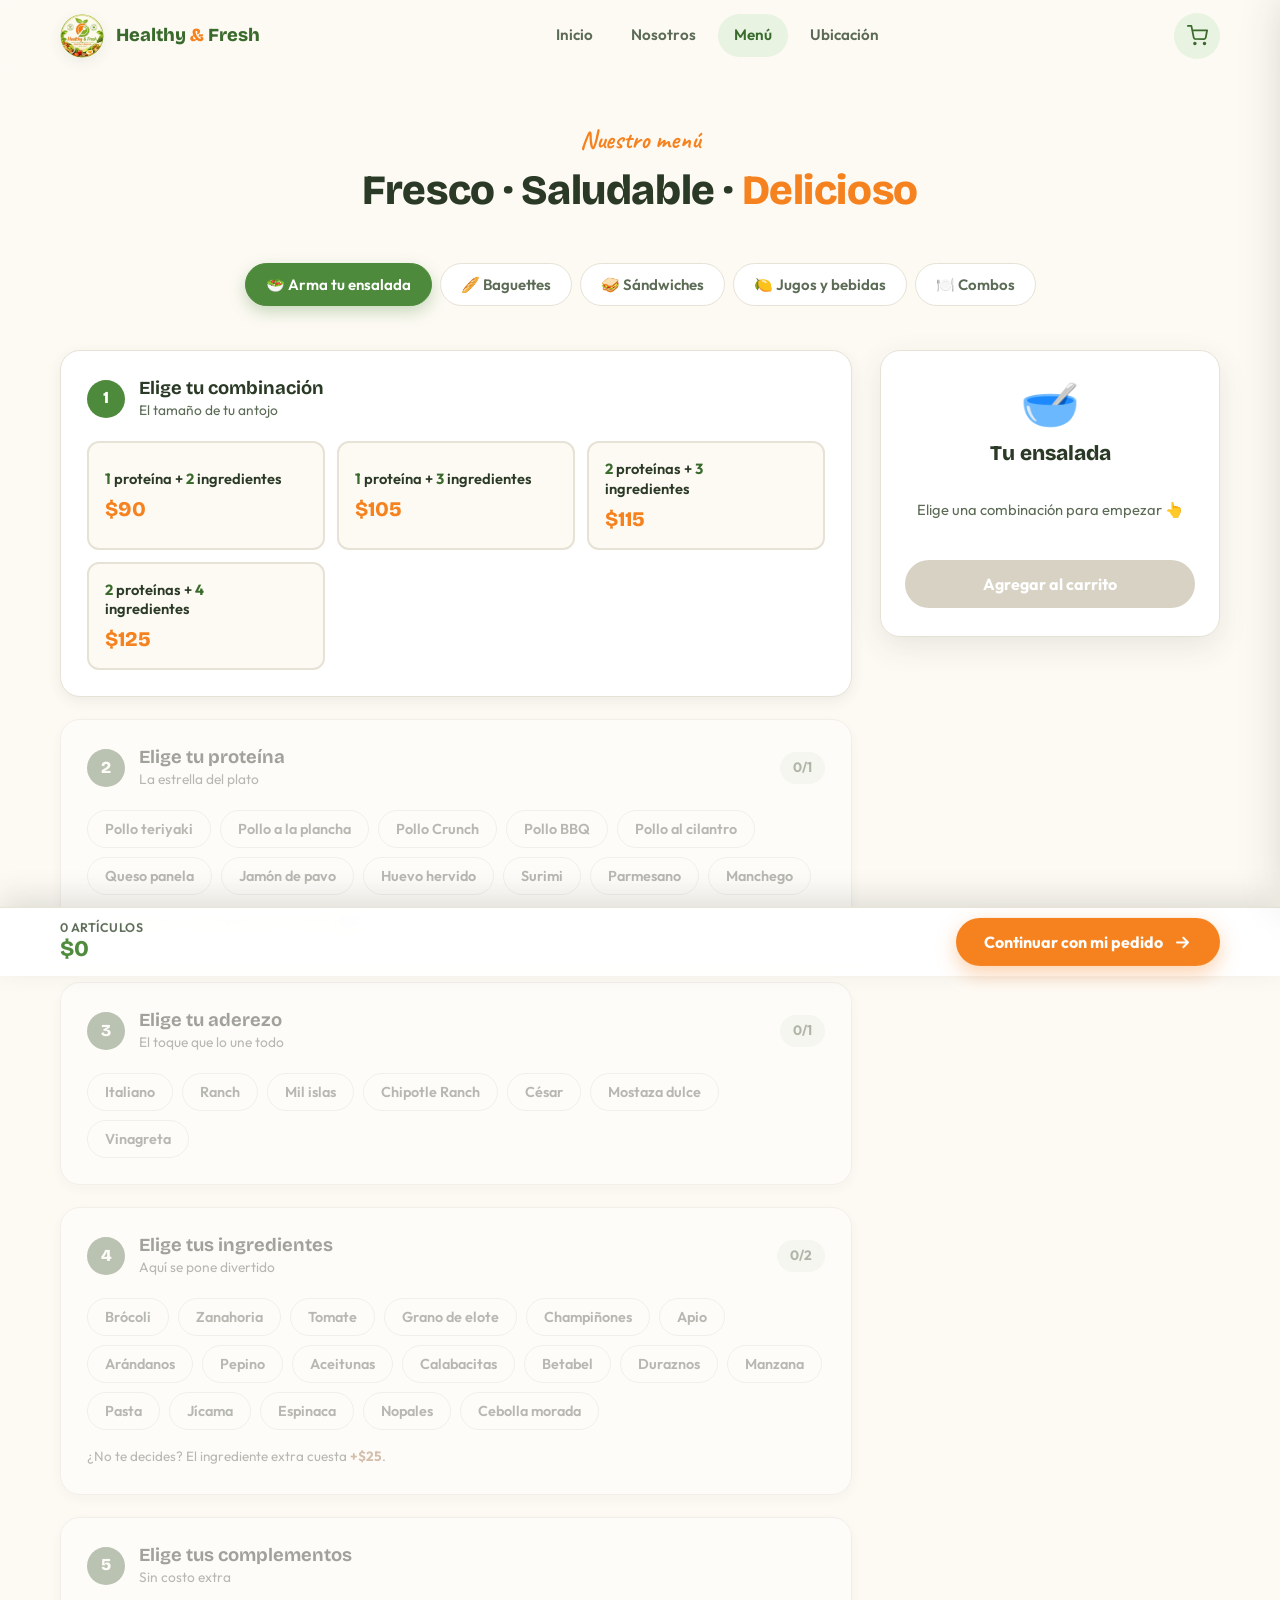
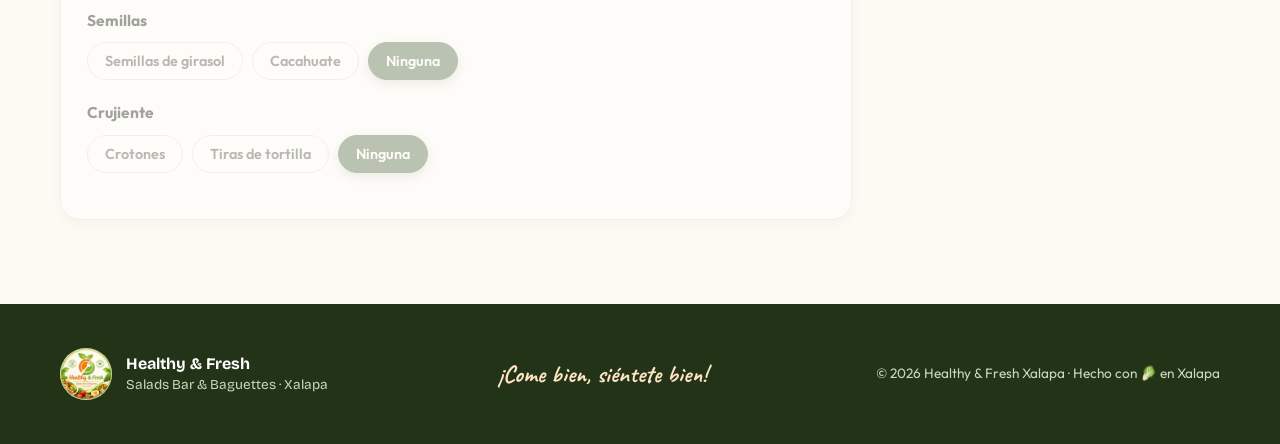
==== commit 99eefa98: "Eliminacion de bowls y licuados" ====
--- a/menu.html
+++ b/menu.html
@@ -58,8 +58,6 @@
       <button class="tab active" role="tab" data-tab="ensaladas">🥗 Arma tu ensalada</button>
       <button class="tab" role="tab" data-tab="baguettes">🥖 Baguettes</button>
       <button class="tab" role="tab" data-tab="sandwiches">🥪 Sándwiches</button>
-      <button class="tab" role="tab" data-tab="bowls">🍓 Bowls de fruta</button>
-      <button class="tab" role="tab" data-tab="licuados">🥤 Licuados</button>
       <button class="tab" role="tab" data-tab="jugos">🍋 Jugos y bebidas</button>
       <button class="tab" role="tab" data-tab="combos">🍽️ Combos</button>
     </div>
@@ -150,8 +148,6 @@
     <!-- ——— TABS DE PRODUCTOS (se llenan por JS) ——— -->
     <div class="tab-panel" id="panel-baguettes"></div>
     <div class="tab-panel" id="panel-sandwiches"></div>
-    <div class="tab-panel" id="panel-bowls"></div>
-    <div class="tab-panel" id="panel-licuados"></div>
     <div class="tab-panel" id="panel-jugos"></div>
     <div class="tab-panel" id="panel-combos"></div>
   </div>
--- a/css/menu.min.css
+++ b/css/menu.min.css
@@ -1 +1 @@
-.pagina-menu .menu{padding-top:calc(var(--header-h) + 48px)}.tabs{display:flex;flex-wrap:wrap;justify-content:center;gap:8px;margin-bottom:44px}.tab{padding:11px 20px;border-radius:999px;background:#fff;border:1.5px solid var(--linea);font-weight:600;font-size:.94rem;color:var(--tinta-suave);transition:all .2s ease}.tab:hover{border-color:var(--verde);color:var(--verde-osc);transform:translateY(-1px)}.tab.active{background:var(--verde);border-color:var(--verde);color:#fff;box-shadow:0 6px 16px #4e8a3c4d}.tab-panel{display:none}.tab-panel.active{display:block;animation:panelIn .4s ease}.builder{display:grid;grid-template-columns:1fr 340px;gap:28px;align-items:start}.builder-steps{display:flex;flex-direction:column;gap:22px}.bstep{background:#fff;border:1px solid var(--linea);border-radius:var(--radio);padding:26px;box-shadow:var(--sombra-chica);transition:opacity .35s ease,filter .35s ease}.bstep-locked{opacity:.45;filter:saturate(.4);pointer-events:none}.bstep-head{display:flex;align-items:center;gap:14px;margin-bottom:20px}.bstep-num{flex-shrink:0;width:38px;height:38px;display:grid;place-items:center;border-radius:50%;background:var(--verde);color:#fff;font-family:var(--f-display);font-weight:800;font-size:1.05rem}.bstep-head h3{font-family:var(--f-display);font-size:1.15rem;font-weight:700;line-height:1.2}.bstep-head p{font-size:.86rem;color:var(--tinta-suave)}.bstep-counter{margin-left:auto;padding:5px 13px;border-radius:999px;background:var(--verde-claro);color:var(--verde-osc);font-weight:700;font-size:.85rem;white-space:nowrap;transition:background .2s,color .2s}.bstep-counter.completo{background:var(--verde);color:#fff}.bstep-counter.extra{background:var(--naranja);color:#fff}.bstep-hint{margin-top:16px;font-size:.84rem;color:var(--tinta-suave)}.bstep-hint strong{color:var(--naranja-osc)}.combo-grid{display:grid;grid-template-columns:repeat(auto-fill,minmax(180px,1fr));gap:12px}.combo-card{text-align:left;padding:16px;border-radius:var(--radio-chico);border:2px solid var(--linea);background:var(--crema);transition:all .2s ease;position:relative}.combo-card:hover{border-color:var(--verde);transform:translateY(-2px)}.combo-card.sel{border-color:var(--verde);background:var(--verde-claro);box-shadow:0 6px 16px #4e8a3c2e}.combo-card.sel:after{content:"\2713";position:absolute;top:10px;right:12px;width:22px;height:22px;display:grid;place-items:center;border-radius:50%;background:var(--verde);color:#fff;font-size:.8rem;font-weight:700}.combo-desc{display:block;font-weight:600;font-size:.92rem;line-height:1.35;margin-bottom:8px;padding-right:20px}.combo-desc b{color:var(--verde-osc)}.combo-price{font-family:var(--f-display);font-weight:800;font-size:1.3rem;color:var(--naranja)}.combo-banner{display:flex;align-items:center;justify-content:space-between;gap:16px;flex-wrap:wrap;padding:18px;border-radius:var(--radio-chico);border:2px solid var(--verde);background:var(--verde-claro)}.combo-banner strong{display:block;font-family:var(--f-display);font-size:1.02rem;color:var(--verde-osc);margin-bottom:4px}.combo-banner p{font-size:.88rem;color:var(--tinta-suave)}.combo-banner .bsum-reset{margin-top:0;white-space:nowrap}.chip-grid{display:flex;flex-wrap:wrap;gap:9px}.chip{padding:9px 17px;border-radius:999px;border:1.5px solid var(--linea);background:#fff;font-weight:600;font-size:.9rem;color:var(--tinta-suave);transition:all .18s ease;position:relative}.chip:hover{border-color:var(--verde);color:var(--verde-osc);transform:translateY(-1px)}.chip.sel{border-color:var(--verde);background:var(--verde);color:#fff;box-shadow:0 4px 12px #4e8a3c47}.chip.sel.chip-extra{border-color:var(--naranja);background:var(--naranja);box-shadow:0 4px 12px #f5821f4d}.chip.pop{animation:chipPop .3s cubic-bezier(.34,1.56,.64,1)}.chip[data-veces]:after{content:" " attr(data-veces);font-weight:800}@keyframes chipPop{0%{transform:scale(.9)}60%{transform:scale(1.08)}to{transform:scale(1)}}.builder-summary{position:sticky;top:calc(var(--header-h) + 20px);background:#fff;border:1px solid var(--linea);border-radius:var(--radio);padding:28px 24px;box-shadow:var(--sombra);text-align:center}.bsum-bowl{font-size:3rem;line-height:1;margin-bottom:10px;transition:transform .3s cubic-bezier(.34,1.56,.64,1)}.bsum-bowl.shake{animation:bowlShake .5s ease}@keyframes bowlShake{0%,to{transform:rotate(0)}25%{transform:rotate(-9deg) scale(1.08)}70%{transform:rotate(8deg) scale(1.05)}}.bsum-title{font-family:var(--f-display);font-weight:800;font-size:1.3rem;margin-bottom:16px}.bsum-body{text-align:left;min-height:60px;margin-bottom:14px}.bsum-empty{text-align:center;color:var(--tinta-suave);font-size:.92rem;padding:12px 0}.bsum-row{display:flex;justify-content:space-between;gap:10px;padding:7px 0;border-bottom:1px dashed var(--linea);font-size:.9rem}.bsum-row:last-child{border-bottom:none}.bsum-row-label{color:var(--tinta-suave);font-weight:600;flex-shrink:0}.bsum-row-val{text-align:right;font-weight:500}.bsum-row-val em{font-style:normal;color:var(--naranja-osc);font-weight:700}.bsum-total-row{display:flex;justify-content:space-between;align-items:center;padding:14px 0 16px;border-top:2px solid var(--verde-claro);font-weight:700}.bsum-total{font-family:var(--f-display);font-weight:800;font-size:1.7rem;color:var(--verde)}.bsum-add{width:100%;justify-content:center}.bsum-reset{margin-top:12px;font-size:.87rem;font-weight:600;color:var(--tinta-suave);text-decoration:underline;transition:color .2s}.bsum-reset:hover{color:var(--naranja-osc)}.prod-intro{text-align:center;color:var(--tinta-suave);max-width:560px;margin:0 auto 34px;font-size:1rem}.prod-intro .ver-menu-btn{display:inline-flex;align-items:center;gap:6px;margin-top:10px;font-weight:700;font-size:.92rem;color:var(--verde-osc);border-bottom:2px solid var(--verde);padding-bottom:1px;transition:color .2s}.prod-intro .ver-menu-btn:hover{color:var(--naranja-osc);border-color:var(--naranja)}.prod-grid{display:grid;grid-template-columns:repeat(auto-fill,minmax(260px,1fr));gap:20px}.prod-card{background:#fff;border:1px solid var(--linea);border-radius:var(--radio);padding:24px;box-shadow:var(--sombra-chica);display:flex;flex-direction:column;transition:transform .25s ease,box-shadow .25s ease;position:relative;overflow:hidden}.prod-card:hover{transform:translateY(-5px);box-shadow:var(--sombra)}.prod-badge-nuevo{position:absolute;top:16px;right:-34px;background:var(--naranja);color:#fff;font-size:.72rem;font-weight:800;letter-spacing:.06em;padding:5px 38px;transform:rotate(38deg);box-shadow:0 3px 8px #f5821f66}.prod-emoji{font-size:2.2rem;line-height:1;margin-bottom:14px}.prod-img{width:100%;aspect-ratio:16/10;object-fit:cover;border-radius:var(--radio-chico);margin-bottom:16px}.prod-name{font-family:var(--f-display);font-weight:700;font-size:1.15rem;margin-bottom:6px;padding-right:26px}.prod-desc{font-size:.9rem;color:var(--tinta-suave);flex-grow:1;margin-bottom:16px}.prod-foot{display:flex;align-items:center;justify-content:space-between;gap:10px}.prod-price{font-family:var(--f-display);font-weight:800;font-size:1.45rem;color:var(--verde)}.prod-add{display:inline-flex;align-items:center;gap:7px;padding:10px 18px;border-radius:999px;background:var(--naranja);color:#fff;font-weight:700;font-size:.9rem;transition:background .2s,transform .2s,box-shadow .2s;box-shadow:0 5px 14px #f5821f4d}.prod-add:hover{background:var(--naranja-osc);transform:translateY(-2px)}.prod-add:active{transform:scale(.95)}.prod-add:disabled{background:#d8d2c4;box-shadow:none;cursor:not-allowed;transform:none}.mini-builder{background:#fff;border:1px solid var(--linea);border-radius:var(--radio);padding:30px;box-shadow:var(--sombra-chica);max-width:760px;margin:0 auto}.mini-builder+.mini-builder{margin-top:24px}.mb-head{display:flex;align-items:baseline;justify-content:space-between;flex-wrap:wrap;gap:8px;margin-bottom:8px}.mb-head h3{font-family:var(--f-display);font-weight:800;font-size:1.4rem}.mb-price{font-family:var(--f-display);font-weight:800;font-size:1.5rem;color:var(--verde)}.mb-sub{color:var(--tinta-suave);font-size:.94rem;margin-bottom:22px}.mb-group{margin-bottom:20px}.mb-group-title{display:flex;align-items:center;justify-content:space-between;font-weight:700;font-size:.97rem;margin-bottom:10px}.mb-group-title .bstep-counter{margin-left:0}.mb-foot{display:flex;align-items:center;justify-content:flex-end;gap:14px;margin-top:24px;padding-top:20px;border-top:1px dashed var(--linea);flex-wrap:wrap}.mb-note{font-size:.83rem;color:var(--tinta-suave);margin-right:auto}.lightbox{position:fixed;inset:0;z-index:95;background:#141d0ed9;backdrop-filter:blur(4px);display:grid;place-items:center;padding:30px;opacity:0;pointer-events:none;transition:opacity .3s ease}.lightbox.open{opacity:1;pointer-events:auto}.lightbox img{max-height:88vh;max-width:min(680px,100%);width:auto;border-radius:var(--radio);box-shadow:0 24px 60px #0006}.lightbox-close{position:absolute;top:20px;right:24px;width:44px;height:44px;display:grid;place-items:center;border-radius:50%;background:#ffffff24;color:#fff;font-size:1.1rem;transition:background .2s,transform .2s}.lightbox-close:hover{background:#ffffff47;transform:rotate(90deg)}.cart-bar{position:fixed;left:0;right:0;bottom:0;z-index:55;background:#ffffffeb;backdrop-filter:blur(10px);-webkit-backdrop-filter:blur(10px);border-top:1px solid var(--linea);box-shadow:0 -10px 30px #2b3a2624;padding:10px 0;transform:translateY(110%);transition:transform .38s cubic-bezier(.32,.72,.29,.99)}.cart-bar.show{transform:translateY(0)}.cart-bar-inner{display:flex;align-items:center;gap:18px}.cart-bar-info{display:flex;flex-direction:column;line-height:1.2;white-space:nowrap}.cart-bar-count{font-size:.78rem;font-weight:600;color:var(--tinta-suave);text-transform:uppercase;letter-spacing:.04em}.cart-bar-total{font-family:var(--f-display);font-weight:800;font-size:1.4rem;color:var(--verde)}.cart-bar-btn{margin-left:auto}body.con-cart-bar{padding-bottom:78px}body.con-cart-bar .wsp-fab{bottom:96px}body.con-cart-bar .toast{bottom:100px}@media(max-width:1024px){.builder{grid-template-columns:1fr 300px}}@media(max-width:860px){.builder{grid-template-columns:1fr}.builder-summary{position:sticky;bottom:10px;top:auto;z-index:40;display:flex;align-items:center;gap:16px;padding:12px 18px;border-radius:999px}.bsum-bowl,.bsum-title,.bsum-body,.bsum-reset{display:none}.builder-summary .bsum-total-row{border:none;padding:0;flex-direction:column;align-items:flex-start;gap:0;line-height:1.1}.builder-summary .bsum-total-row>span:first-child{font-size:.72rem;text-transform:uppercase;letter-spacing:.05em;color:var(--tinta-suave)}.bsum-total{font-size:1.45rem}.bsum-add{flex:1;padding:13px 18px}body.con-cart-bar .builder-summary{bottom:88px}}@media(max-width:560px){.combo-grid{grid-template-columns:1fr 1fr}.mini-builder{padding:22px 18px}.bstep{padding:20px 16px}.tabs{gap:6px}.tab{padding:9px 14px;font-size:.86rem}.prod-grid{grid-template-columns:1fr}.cart-bar-inner{gap:12px}.cart-bar-total{font-size:1.2rem}.cart-bar-btn{flex:1;justify-content:center;padding:13px 14px;font-size:.92rem}.cart-bar-btn svg{display:none}body.con-cart-bar .wsp-fab{bottom:90px}}
+.pagina-menu .menu{padding-top:calc(var(--header-h) + 48px)}.tabs{display:flex;flex-wrap:wrap;justify-content:center;gap:8px;margin-bottom:44px}.tab{padding:11px 20px;border-radius:999px;background:#fff;border:1.5px solid var(--linea);font-weight:600;font-size:.94rem;color:var(--tinta-suave);transition:all .2s ease}.tab:hover{border-color:var(--verde);color:var(--verde-osc);transform:translateY(-1px)}.tab.active{background:var(--verde);border-color:var(--verde);color:#fff;box-shadow:0 6px 16px #4e8a3c4d}.tab-panel{display:none}.tab-panel.active{display:block;animation:panelIn .4s ease}.builder{display:grid;grid-template-columns:1fr 340px;gap:28px;align-items:start}.builder-steps{display:flex;flex-direction:column;gap:22px}.bstep{background:#fff;border:1px solid var(--linea);border-radius:var(--radio);padding:26px;box-shadow:var(--sombra-chica);transition:opacity .35s ease,filter .35s ease}.bstep-locked{opacity:.45;filter:saturate(.4);pointer-events:none}.bstep-head{display:flex;align-items:center;gap:14px;margin-bottom:20px}.bstep-num{flex-shrink:0;width:38px;height:38px;display:grid;place-items:center;border-radius:50%;background:var(--verde);color:#fff;font-family:var(--f-display);font-weight:800;font-size:1.05rem}.bstep-head h3{font-family:var(--f-display);font-size:1.15rem;font-weight:700;line-height:1.2}.bstep-head p{font-size:.86rem;color:var(--tinta-suave)}.bstep-counter{margin-left:auto;padding:5px 13px;border-radius:999px;background:var(--verde-claro);color:var(--verde-osc);font-weight:700;font-size:.85rem;white-space:nowrap;transition:background .2s,color .2s}.bstep-counter.completo{background:var(--verde);color:#fff}.bstep-counter.extra{background:var(--naranja);color:#fff}.bstep-hint{margin-top:16px;font-size:.84rem;color:var(--tinta-suave)}.bstep-hint strong{color:var(--naranja-osc)}.combo-grid{display:grid;grid-template-columns:repeat(auto-fill,minmax(180px,1fr));gap:12px}.combo-card{text-align:left;padding:16px;border-radius:var(--radio-chico);border:2px solid var(--linea);background:var(--crema);transition:all .2s ease;position:relative}.combo-card:hover{border-color:var(--verde);transform:translateY(-2px)}.combo-card.sel{border-color:var(--verde);background:var(--verde-claro);box-shadow:0 6px 16px #4e8a3c2e}.combo-card.sel:after{content:"\2713";position:absolute;top:10px;right:12px;width:22px;height:22px;display:grid;place-items:center;border-radius:50%;background:var(--verde);color:#fff;font-size:.8rem;font-weight:700}.combo-desc{display:block;font-weight:600;font-size:.92rem;line-height:1.35;margin-bottom:8px;padding-right:20px}.combo-desc b{color:var(--verde-osc)}.combo-price{font-family:var(--f-display);font-weight:800;font-size:1.3rem;color:var(--naranja)}.combo-banner{display:flex;align-items:center;justify-content:space-between;gap:16px;flex-wrap:wrap;padding:18px;border-radius:var(--radio-chico);border:2px solid var(--verde);background:var(--verde-claro)}.combo-banner strong{display:block;font-family:var(--f-display);font-size:1.02rem;color:var(--verde-osc);margin-bottom:4px}.combo-banner p{font-size:.88rem;color:var(--tinta-suave)}.combo-banner .bsum-reset{margin-top:0;white-space:nowrap}.chip-grid{display:flex;flex-wrap:wrap;gap:9px}.chip{padding:9px 17px;border-radius:999px;border:1.5px solid var(--linea);background:#fff;font-weight:600;font-size:.9rem;color:var(--tinta-suave);transition:all .18s ease;position:relative}.chip:hover{border-color:var(--verde);color:var(--verde-osc);transform:translateY(-1px)}.chip.sel{border-color:var(--verde);background:var(--verde);color:#fff;box-shadow:0 4px 12px #4e8a3c47}.chip.sel.chip-extra{border-color:var(--naranja);background:var(--naranja);box-shadow:0 4px 12px #f5821f4d}.chip.pop{animation:chipPop .3s cubic-bezier(.34,1.56,.64,1)}.chip[data-veces]:after{content:" " attr(data-veces);font-weight:800}@keyframes chipPop{0%{transform:scale(.9)}60%{transform:scale(1.08)}to{transform:scale(1)}}.builder-summary{position:sticky;top:calc(var(--header-h) + 20px);background:#fff;border:1px solid var(--linea);border-radius:var(--radio);padding:28px 24px;box-shadow:var(--sombra);text-align:center}.bsum-bowl{font-size:3rem;line-height:1;margin-bottom:10px;transition:transform .3s cubic-bezier(.34,1.56,.64,1)}.bsum-bowl.shake{animation:bowlShake .5s ease}@keyframes bowlShake{0%,to{transform:rotate(0)}25%{transform:rotate(-9deg) scale(1.08)}70%{transform:rotate(8deg) scale(1.05)}}.bsum-title{font-family:var(--f-display);font-weight:800;font-size:1.3rem;margin-bottom:16px}.bsum-body{text-align:left;min-height:60px;margin-bottom:14px}.bsum-empty{text-align:center;color:var(--tinta-suave);font-size:.92rem;padding:12px 0}.bsum-row{display:flex;justify-content:space-between;gap:10px;padding:7px 0;border-bottom:1px dashed var(--linea);font-size:.9rem}.bsum-row:last-child{border-bottom:none}.bsum-row-label{color:var(--tinta-suave);font-weight:600;flex-shrink:0}.bsum-row-val{text-align:right;font-weight:500}.bsum-row-val em{font-style:normal;color:var(--naranja-osc);font-weight:700}.bsum-total-row{display:flex;justify-content:space-between;align-items:center;padding:14px 0 16px;border-top:2px solid var(--verde-claro);font-weight:700}.bsum-total{font-family:var(--f-display);font-weight:800;font-size:1.7rem;color:var(--verde)}.bsum-add{width:100%;justify-content:center}.bsum-reset{margin-top:12px;font-size:.87rem;font-weight:600;color:var(--tinta-suave);text-decoration:underline;transition:color .2s}.bsum-reset:hover{color:var(--naranja-osc)}.prod-intro{text-align:center;color:var(--tinta-suave);max-width:560px;margin:0 auto 34px;font-size:1rem}.prod-intro .ver-menu-btn{display:inline-flex;align-items:center;gap:6px;margin-top:10px;font-weight:700;font-size:.92rem;color:var(--verde-osc);border-bottom:2px solid var(--verde);padding-bottom:1px;transition:color .2s}.prod-intro .ver-menu-btn:hover{color:var(--naranja-osc);border-color:var(--naranja)}.prod-grid{display:grid;grid-template-columns:repeat(auto-fill,minmax(260px,1fr));gap:20px}.prod-card{background:#fff;border:1px solid var(--linea);border-radius:var(--radio);padding:24px;box-shadow:var(--sombra-chica);display:flex;flex-direction:column;transition:transform .25s ease,box-shadow .25s ease;position:relative;overflow:hidden}.prod-card:hover{transform:translateY(-5px);box-shadow:var(--sombra)}.prod-badge-nuevo{position:absolute;top:16px;right:-34px;background:var(--naranja);color:#fff;font-size:.72rem;font-weight:800;letter-spacing:.06em;padding:5px 38px;transform:rotate(38deg);box-shadow:0 3px 8px #f5821f66}.prod-emoji{font-size:2.2rem;line-height:1;margin-bottom:14px}.prod-img{width:100%;aspect-ratio:16/10;object-fit:cover;border-radius:var(--radio-chico);margin-bottom:16px}.prod-name{font-family:var(--f-display);font-weight:700;font-size:1.15rem;margin-bottom:6px;padding-right:26px}.prod-desc{font-size:.9rem;color:var(--tinta-suave);flex-grow:1;margin-bottom:16px}.prod-foot{display:flex;align-items:center;justify-content:space-between;gap:10px}.prod-price{font-family:var(--f-display);font-weight:800;font-size:1.45rem;color:var(--verde)}.prod-add{display:inline-flex;align-items:center;gap:7px;padding:10px 18px;border-radius:999px;background:var(--naranja);color:#fff;font-weight:700;font-size:.9rem;transition:background .2s,transform .2s,box-shadow .2s;box-shadow:0 5px 14px #f5821f4d}.prod-add:hover{background:var(--naranja-osc);transform:translateY(-2px)}.prod-add:active{transform:scale(.95)}.prod-add:disabled{background:#d8d2c4;box-shadow:none;cursor:not-allowed;transform:none}.prod-card.seleccionable{cursor:pointer;text-align:left;width:100%;border:2px solid var(--linea)}.prod-card.seleccionable:hover{border-color:var(--verde)}.prod-card.seleccionable.sel{border-color:var(--verde);background:var(--verde-claro);box-shadow:0 6px 16px #4e8a3c2e}.mini-builder{background:#fff;border:1px solid var(--linea);border-radius:var(--radio);padding:30px;box-shadow:var(--sombra-chica);max-width:760px;margin:0 auto}.mini-builder+.mini-builder{margin-top:24px}.mb-head{display:flex;align-items:baseline;justify-content:space-between;flex-wrap:wrap;gap:8px;margin-bottom:8px}.mb-head h3{font-family:var(--f-display);font-weight:800;font-size:1.4rem}.mb-price{font-family:var(--f-display);font-weight:800;font-size:1.5rem;color:var(--verde)}.mb-sub{color:var(--tinta-suave);font-size:.94rem;margin-bottom:22px}.mb-group{margin-bottom:20px}.mb-group-title{display:flex;align-items:center;justify-content:space-between;font-weight:700;font-size:.97rem;margin-bottom:10px}.mb-group-title .bstep-counter{margin-left:0}.mb-foot{display:flex;align-items:center;justify-content:flex-end;gap:14px;margin-top:24px;padding-top:20px;border-top:1px dashed var(--linea);flex-wrap:wrap}.mb-note{font-size:.83rem;color:var(--tinta-suave);margin-right:auto}.lightbox{position:fixed;inset:0;z-index:95;background:#141d0ed9;backdrop-filter:blur(4px);display:grid;place-items:center;padding:30px;opacity:0;pointer-events:none;transition:opacity .3s ease}.lightbox.open{opacity:1;pointer-events:auto}.lightbox img{max-height:88vh;max-width:min(680px,100%);width:auto;border-radius:var(--radio);box-shadow:0 24px 60px #0006}.lightbox-close{position:absolute;top:20px;right:24px;width:44px;height:44px;display:grid;place-items:center;border-radius:50%;background:#ffffff24;color:#fff;font-size:1.1rem;transition:background .2s,transform .2s}.lightbox-close:hover{background:#ffffff47;transform:rotate(90deg)}.cart-bar{position:fixed;left:0;right:0;bottom:0;z-index:55;background:#ffffffeb;backdrop-filter:blur(10px);-webkit-backdrop-filter:blur(10px);border-top:1px solid var(--linea);box-shadow:0 -10px 30px #2b3a2624;padding:10px 0;transform:translateY(110%);transition:transform .38s cubic-bezier(.32,.72,.29,.99)}.cart-bar.show{transform:translateY(0)}.cart-bar-inner{display:flex;align-items:center;gap:18px}.cart-bar-info{display:flex;flex-direction:column;line-height:1.2;white-space:nowrap}.cart-bar-count{font-size:.78rem;font-weight:600;color:var(--tinta-suave);text-transform:uppercase;letter-spacing:.04em}.cart-bar-total{font-family:var(--f-display);font-weight:800;font-size:1.4rem;color:var(--verde)}.cart-bar-btn{margin-left:auto}body.con-cart-bar{padding-bottom:78px}body.con-cart-bar .wsp-fab{bottom:96px}body.con-cart-bar .toast{bottom:100px}@media(max-width:1024px){.builder{grid-template-columns:1fr 300px}}@media(max-width:860px){.builder{grid-template-columns:1fr}.builder-summary{position:sticky;bottom:10px;top:auto;z-index:40;display:flex;align-items:center;gap:16px;padding:12px 18px;border-radius:999px}.bsum-bowl,.bsum-title,.bsum-body,.bsum-reset{display:none}.builder-summary .bsum-total-row{border:none;padding:0;flex-direction:column;align-items:flex-start;gap:0;line-height:1.1}.builder-summary .bsum-total-row>span:first-child{font-size:.72rem;text-transform:uppercase;letter-spacing:.05em;color:var(--tinta-suave)}.bsum-total{font-size:1.45rem}.bsum-add{flex:1;padding:13px 18px}body.con-cart-bar .builder-summary{bottom:88px}}@media(max-width:560px){.combo-grid{grid-template-columns:1fr 1fr}.mini-builder{padding:22px 18px}.bstep{padding:20px 16px}.tabs{gap:6px}.tab{padding:9px 14px;font-size:.86rem}.prod-grid{grid-template-columns:1fr}.cart-bar-inner{gap:12px}.cart-bar-total{font-size:1.2rem}.cart-bar-btn{flex:1;justify-content:center;padding:13px 14px;font-size:.92rem}.cart-bar-btn svg{display:none}body.con-cart-bar .wsp-fab{bottom:90px}}
